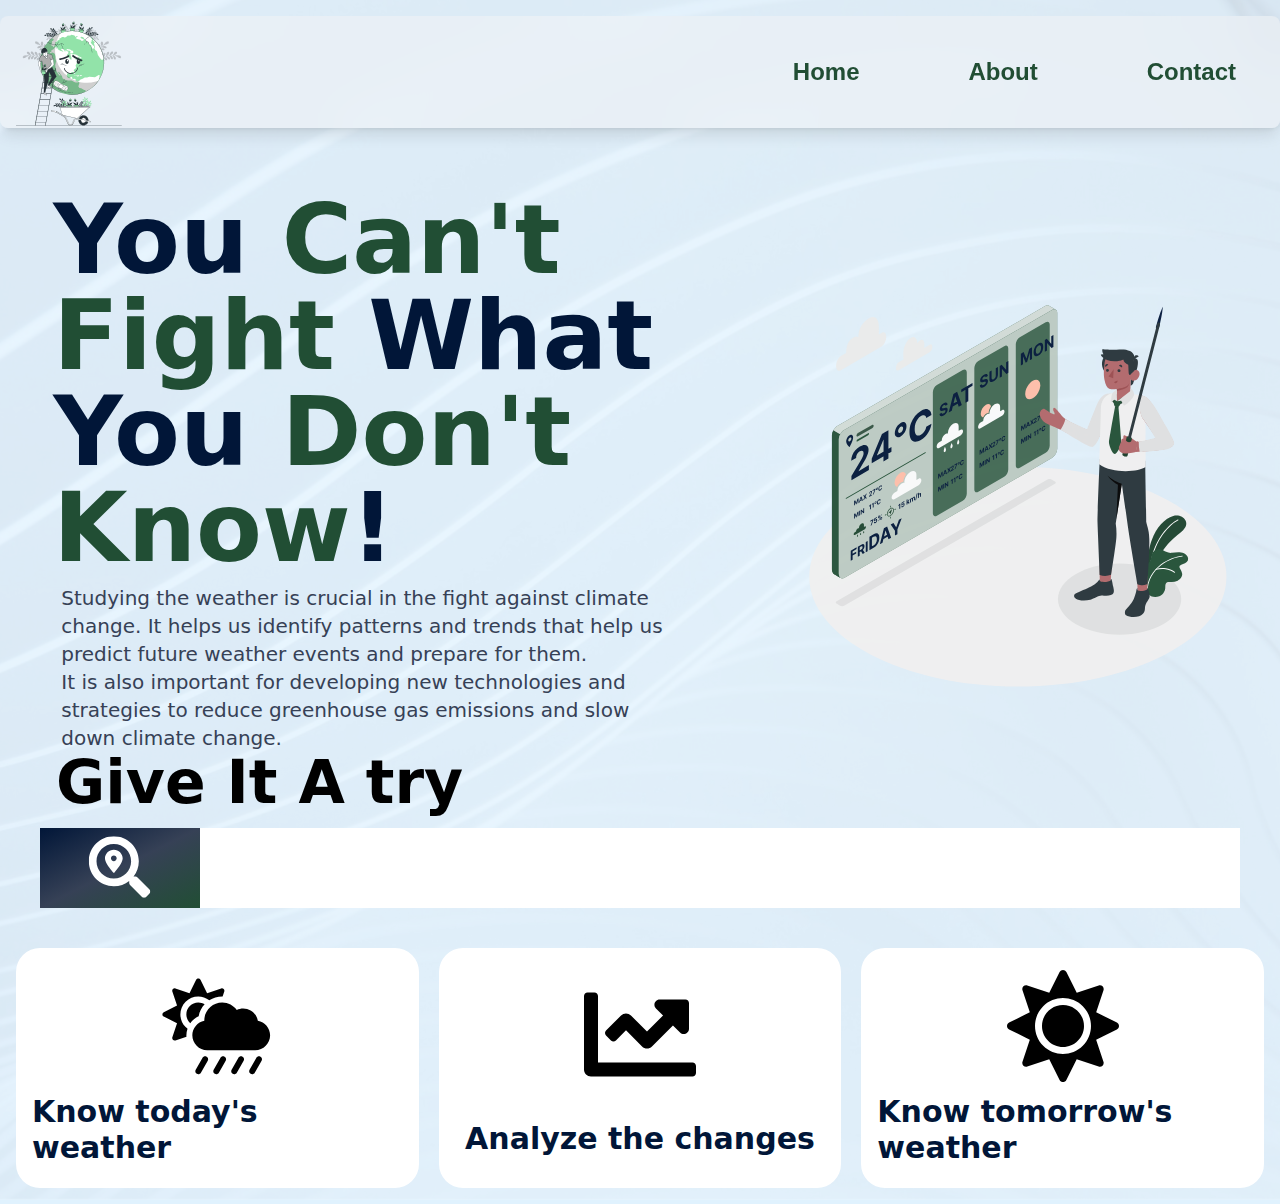
==== views/index.html @ 91116bb3 "worked on the first two sections of the home page" ====
<!DOCTYPE html>
<html lang="en">
<head>
    <meta charset="UTF-8">
    <meta name="viewport" content="width=device-width, initial-scale=1.0">
    <title>Save Your Home | Home Page</title>
    <link rel="stylesheet" href="../assets/css/output.css">
    <link rel="icon" href="../assets/img/logo.svg">
    <link rel="stylesheet" href="">
</head>
<body class="container relative w-screen bg-sky-100 mx-auto">
    <img src="../assets/img/bg_design.jpg" alt="underlayer" class="absolute left-0 -top-[26rem] opacity-30 w-full transfrom rotate-90 z-10">
    <section class="relative z-50 w-full h-[45rem]">
        <header class="relative z-50 w-full md:h-28 flex items-center justify-between bg-gray-100 bg-opacity-50 backdrop-filter backdrop-blur-xl rounded-lg shadow-lg p-4 mt-4">
            <img src="../assets/img/logo.svg" alt="logo" width="110" height="60">

            <ul class="nav w-2/5 h-full hidden md:flex items-center justify-between text-green_y text-2xl font-bold font-righteous">
                <li><a href="./index.html" class="px-7 py-2 w-1/4 h-full hover:bg-green_y hover:text-blue-100 rounded-full">Home</a></li>
                <li><a href="./about.html" class="px-7 py-2 w-1/4 h-full hover:bg-green_y hover:text-blue-100 rounded-full">About</a></li>
                <li><a href="./contact.html" class="px-7 py-2 w-1/4 h-full hover:bg-green_y hover:text-blue-100 rounded-full">Contact</a></li>
            </ul>
        </header>

        <div class="relative z-50 mt-16 mb-24 flex items-center justify-around w-full h-fit">
            <div class="p-0 m-0 w-3/6">
                <h1 class="text-oxford_blue text-8xl font-bold">You <span class="text-green_y">Can't Fight</span>  What <br> You <span class="text-green_y">Don't Know</span>!</h1>
                <p class="text-xl text-charcoal font-normal p-2">Studying the weather is crucial in the fight against climate change. It helps us identify patterns and trends that help us predict 
                    future weather events and prepare for them.<br>It is also important for developing new technologies and strategies to reduce greenhouse gas 
                    emissions and slow down climate change.
                </p>
            </div>
            <img src="../assets/img/weather-man.svg" alt="man" class="relative w-2/6 opacity-95">
        </div>
    </section>

    <section class="relative z-50 w-full h-fit p-4">
        <p class="w-full h-full text-6xl font-bold text-black pl-10 mb-4">Give It A try</p>
        <form action="#" class="w-full h-full flex items-center justify-center">
            <button type="search" class="flex items-center justify-center text-white h-[5rem] w-[10rem] bg-gradient-to-br from-oxford_blue via-charcoal to-green_y"><img src="../assets/img/search-location.svg" alt="search" class="w-16 h-16"></button>
            <input type="text" class="w-5/6 h-20 text-4xl p-4 focus:outline-green-400">
        </form>

        <div class="w-full mt-10 h-fit grid grid-cols-3 gap-5">
            <div class="rounded-3xl bg-white w-full h-60 p-4 flex flex-col justify-around items-center">
                <img src="../assets/img/Vector.svg" alt="cloud" class="w-28 h-28">
                <p class="text-3xl font-semibold text-oxford_blue">Know today's weather</p>
            </div>
            <div class="rounded-3xl bg-white w-full h-60 p-4 flex flex-col justify-around items-center">
                <img src="../assets/img/graph.svg" alt="cloud" class="w-28 h-28">
                <p class="text-3xl font-semibold text-oxford_blue">Analyze the changes</p>
            </div>
            <div class="rounded-3xl bg-white w-full h-60 p-4 flex flex-col justify-around items-center">
                <img src="../assets/img/sun.svg" alt="cloud" class="w-28 h-28">
                <p class="text-3xl font-semibold text-oxford_blue">Know tomorrow's weather</p>
            </div>

        </div>
    </section>
</body>
</html>
---- assets/css/output.css ----
.container {
  width: 100%;
}

@media (min-width: 640px) {
  .container {
    max-width: 640px;
  }
}

@media (min-width: 768px) {
  .container {
    max-width: 768px;
  }
}

@media (min-width: 1024px) {
  .container {
    max-width: 1024px;
  }
}

@media (min-width: 1280px) {
  .container {
    max-width: 1280px;
  }
}

@media (min-width: 1536px) {
  .container {
    max-width: 1536px;
  }
}

.absolute {
  position: absolute;
}

.relative {
  position: relative;
}

.-top-\[26rem\] {
  top: -26rem;
}

.left-0 {
  left: 0px;
}

.z-10 {
  z-index: 10;
}

.z-50 {
  z-index: 50;
}

.m-0 {
  margin: 0px;
}

.mx-auto {
  margin-left: auto;
  margin-right: auto;
}

.my-16 {
  margin-top: 4rem;
  margin-bottom: 4rem;
}

.my-48 {
  margin-top: 12rem;
  margin-bottom: 12rem;
}

.my-60 {
  margin-top: 15rem;
  margin-bottom: 15rem;
}

.my-52 {
  margin-top: 13rem;
  margin-bottom: 13rem;
}

.my-40 {
  margin-top: 10rem;
  margin-bottom: 10rem;
}

.my-32 {
  margin-top: 8rem;
  margin-bottom: 8rem;
}

.my-\[7rem\] {
  margin-top: 7rem;
  margin-bottom: 7rem;
}

.my-\[6\.5rem\] {
  margin-top: 6.5rem;
  margin-bottom: 6.5rem;
}

.my-\[6\.6rem\] {
  margin-top: 6.6rem;
  margin-bottom: 6.6rem;
}

.my-\[6\.56rem\] {
  margin-top: 6.56rem;
  margin-bottom: 6.56rem;
}

.mt-16 {
  margin-top: 4rem;
}

.mt-4 {
  margin-top: 1rem;
}

.mb-24 {
  margin-bottom: 6rem;
}

.mt-24 {
  margin-top: 6rem;
}

.mt-12 {
  margin-top: 3rem;
}

.mt-28 {
  margin-top: 7rem;
}

.mb-36 {
  margin-bottom: 9rem;
}

.ml-4 {
  margin-left: 1rem;
}

.mb-4 {
  margin-bottom: 1rem;
}

.mt-10 {
  margin-top: 2.5rem;
}

.flex {
  display: flex;
}

.grid {
  display: grid;
}

.hidden {
  display: none;
}

.h-\[45rem\] {
  height: 45rem;
}

.h-fit {
  height: -moz-fit-content;
  height: fit-content;
}

.h-full {
  height: 100%;
}

.h-36 {
  height: 9rem;
}

.h-32 {
  height: 8rem;
}

.h-24 {
  height: 6rem;
}

.h-1\/6 {
  height: 16.666667%;
}

.h-3\/6 {
  height: 50%;
}

.h-\[20rem\] {
  height: 20rem;
}

.h-\[10rem\] {
  height: 10rem;
}

.h-\[5rem\] {
  height: 5rem;
}

.h-20 {
  height: 5rem;
}

.h-16 {
  height: 4rem;
}

.h-40 {
  height: 10rem;
}

.h-28 {
  height: 7rem;
}

.h-52 {
  height: 13rem;
}

.h-60 {
  height: 15rem;
}

.w-1\/4 {
  width: 25%;
}

.w-2\/5 {
  width: 40%;
}

.w-2\/6 {
  width: 33.333333%;
}

.w-3\/6 {
  width: 50%;
}

.w-full {
  width: 100%;
}

.w-screen {
  width: 100vw;
}

.w-\[45rem\] {
  width: 45rem;
}

.w-1\/6 {
  width: 16.666667%;
}

.w-5\/6 {
  width: 83.333333%;
}

.w-fit {
  width: -moz-fit-content;
  width: fit-content;
}

.w-\[20rem\] {
  width: 20rem;
}

.w-\[40rem\] {
  width: 40rem;
}

.w-\[10rem\] {
  width: 10rem;
}

.w-24 {
  width: 6rem;
}

.w-20 {
  width: 5rem;
}

.w-16 {
  width: 4rem;
}

.w-28 {
  width: 7rem;
}

.rotate-90 {
  --tw-rotate: 90deg;
  transform: translate(var(--tw-translate-x), var(--tw-translate-y)) rotate(var(--tw-rotate)) skewX(var(--tw-skew-x)) skewY(var(--tw-skew-y)) scaleX(var(--tw-scale-x)) scaleY(var(--tw-scale-y));
}

.grid-cols-3 {
  grid-template-columns: repeat(3, minmax(0, 1fr));
}

.flex-col {
  flex-direction: column;
}

.items-center {
  align-items: center;
}

.justify-center {
  justify-content: center;
}

.justify-between {
  justify-content: space-between;
}

.justify-around {
  justify-content: space-around;
}

.gap-5 {
  gap: 1.25rem;
}

.rounded-full {
  border-radius: 9999px;
}

.rounded-lg {
  border-radius: 0.5rem;
}

.rounded-2xl {
  border-radius: 1rem;
}

.rounded-3xl {
  border-radius: 1.5rem;
}

.bg-gray-100 {
  --tw-bg-opacity: 1;
  background-color: rgb(243 244 246 / var(--tw-bg-opacity));
}

.bg-sky-100 {
  --tw-bg-opacity: 1;
  background-color: rgb(224 242 254 / var(--tw-bg-opacity));
}

.bg-white {
  --tw-bg-opacity: 1;
  background-color: rgb(255 255 255 / var(--tw-bg-opacity));
}

.bg-black {
  --tw-bg-opacity: 1;
  background-color: rgb(0 0 0 / var(--tw-bg-opacity));
}

.bg-opacity-50 {
  --tw-bg-opacity: 0.5;
}

.bg-gradient-to-br {
  background-image: linear-gradient(to bottom right, var(--tw-gradient-stops));
}

.from-oxford_blue {
  --tw-gradient-from: #011638 var(--tw-gradient-from-position);
  --tw-gradient-to: rgb(1 22 56 / 0) var(--tw-gradient-to-position);
  --tw-gradient-stops: var(--tw-gradient-from), var(--tw-gradient-to);
}

.via-charcoal {
  --tw-gradient-to: rgb(54 65 86 / 0)  var(--tw-gradient-to-position);
  --tw-gradient-stops: var(--tw-gradient-from), #364156 var(--tw-gradient-via-position), var(--tw-gradient-to);
}

.to-green_y {
  --tw-gradient-to: #214e34 var(--tw-gradient-to-position);
}

.p-0 {
  padding: 0px;
}

.p-2 {
  padding: 0.5rem;
}

.p-4 {
  padding: 1rem;
}

.px-7 {
  padding-left: 1.75rem;
  padding-right: 1.75rem;
}

.py-2 {
  padding-top: 0.5rem;
  padding-bottom: 0.5rem;
}

.pl-10 {
  padding-left: 2.5rem;
}

.font-righteous {
  font-family: Righteous-Regular, sans-serif;
}

.text-2xl {
  font-size: 1.5rem;
  line-height: 2rem;
}

.text-8xl {
  font-size: 6rem;
  line-height: 1;
}

.text-xl {
  font-size: 1.25rem;
  line-height: 1.75rem;
}

.text-4xl {
  font-size: 2.25rem;
  line-height: 2.5rem;
}

.text-7xl {
  font-size: 4.5rem;
  line-height: 1;
}

.text-6xl {
  font-size: 3.75rem;
  line-height: 1;
}

.text-lg {
  font-size: 1.125rem;
  line-height: 1.75rem;
}

.text-3xl {
  font-size: 1.875rem;
  line-height: 2.25rem;
}

.font-bold {
  font-weight: 700;
}

.font-normal {
  font-weight: 400;
}

.font-semibold {
  font-weight: 600;
}

.text-charcoal {
  --tw-text-opacity: 1;
  color: rgb(54 65 86 / var(--tw-text-opacity));
}

.text-oxford_blue {
  --tw-text-opacity: 1;
  color: rgb(1 22 56 / var(--tw-text-opacity));
}

.text-green_y {
  --tw-text-opacity: 1;
  color: rgb(33 78 52 / var(--tw-text-opacity));
}

.text-white {
  --tw-text-opacity: 1;
  color: rgb(255 255 255 / var(--tw-text-opacity));
}

.text-black {
  --tw-text-opacity: 1;
  color: rgb(0 0 0 / var(--tw-text-opacity));
}

.text-blue-900 {
  --tw-text-opacity: 1;
  color: rgb(30 58 138 / var(--tw-text-opacity));
}

.opacity-30 {
  opacity: 0.3;
}

.opacity-90 {
  opacity: 0.9;
}

.opacity-25 {
  opacity: 0.25;
}

.opacity-95 {
  opacity: 0.95;
}

.opacity-100 {
  opacity: 1;
}

.shadow-lg {
  --tw-shadow: 0 10px 15px -3px rgb(0 0 0 / 0.1), 0 4px 6px -4px rgb(0 0 0 / 0.1);
  --tw-shadow-colored: 0 10px 15px -3px var(--tw-shadow-color), 0 4px 6px -4px var(--tw-shadow-color);
  box-shadow: var(--tw-ring-offset-shadow, 0 0 #0000), var(--tw-ring-shadow, 0 0 #0000), var(--tw-shadow);
}

.backdrop-blur-xl {
  --tw-backdrop-blur: blur(24px);
  -webkit-backdrop-filter: var(--tw-backdrop-blur) var(--tw-backdrop-brightness) var(--tw-backdrop-contrast) var(--tw-backdrop-grayscale) var(--tw-backdrop-hue-rotate) var(--tw-backdrop-invert) var(--tw-backdrop-opacity) var(--tw-backdrop-saturate) var(--tw-backdrop-sepia);
          backdrop-filter: var(--tw-backdrop-blur) var(--tw-backdrop-brightness) var(--tw-backdrop-contrast) var(--tw-backdrop-grayscale) var(--tw-backdrop-hue-rotate) var(--tw-backdrop-invert) var(--tw-backdrop-opacity) var(--tw-backdrop-saturate) var(--tw-backdrop-sepia);
}

.backdrop-filter {
  -webkit-backdrop-filter: var(--tw-backdrop-blur) var(--tw-backdrop-brightness) var(--tw-backdrop-contrast) var(--tw-backdrop-grayscale) var(--tw-backdrop-hue-rotate) var(--tw-backdrop-invert) var(--tw-backdrop-opacity) var(--tw-backdrop-saturate) var(--tw-backdrop-sepia);
          backdrop-filter: var(--tw-backdrop-blur) var(--tw-backdrop-brightness) var(--tw-backdrop-contrast) var(--tw-backdrop-grayscale) var(--tw-backdrop-hue-rotate) var(--tw-backdrop-invert) var(--tw-backdrop-opacity) var(--tw-backdrop-saturate) var(--tw-backdrop-sepia);
}

/*
! tailwindcss v3.3.2 | MIT License | https://tailwindcss.com
*/

/*
1. Prevent padding and border from affecting element width. (https://github.com/mozdevs/cssremedy/issues/4)
2. Allow adding a border to an element by just adding a border-width. (https://github.com/tailwindcss/tailwindcss/pull/116)
*/

*,
::before,
::after {
  box-sizing: border-box;
  /* 1 */
  border-width: 0;
  /* 2 */
  border-style: solid;
  /* 2 */
  border-color: #e5e7eb;
  /* 2 */
}

::before,
::after {
  --tw-content: '';
}

/*
1. Use a consistent sensible line-height in all browsers.
2. Prevent adjustments of font size after orientation changes in iOS.
3. Use a more readable tab size.
4. Use the user's configured `sans` font-family by default.
5. Use the user's configured `sans` font-feature-settings by default.
6. Use the user's configured `sans` font-variation-settings by default.
*/

html {
  line-height: 1.5;
  /* 1 */
  -webkit-text-size-adjust: 100%;
  /* 2 */
  -moz-tab-size: 4;
  /* 3 */
  -o-tab-size: 4;
     tab-size: 4;
  /* 3 */
  font-family: ui-sans-serif, system-ui, -apple-system, BlinkMacSystemFont, "Segoe UI", Roboto, "Helvetica Neue", Arial, "Noto Sans", sans-serif, "Apple Color Emoji", "Segoe UI Emoji", "Segoe UI Symbol", "Noto Color Emoji";
  /* 4 */
  font-feature-settings: normal;
  /* 5 */
  font-variation-settings: normal;
  /* 6 */
}

/*
1. Remove the margin in all browsers.
2. Inherit line-height from `html` so users can set them as a class directly on the `html` element.
*/

body {
  margin: 0;
  /* 1 */
  line-height: inherit;
  /* 2 */
}

/*
1. Add the correct height in Firefox.
2. Correct the inheritance of border color in Firefox. (https://bugzilla.mozilla.org/show_bug.cgi?id=190655)
3. Ensure horizontal rules are visible by default.
*/

hr {
  height: 0;
  /* 1 */
  color: inherit;
  /* 2 */
  border-top-width: 1px;
  /* 3 */
}

/*
Add the correct text decoration in Chrome, Edge, and Safari.
*/

abbr:where([title]) {
  -webkit-text-decoration: underline dotted;
          text-decoration: underline dotted;
}

/*
Remove the default font size and weight for headings.
*/

h1,
h2,
h3,
h4,
h5,
h6 {
  font-size: inherit;
  font-weight: inherit;
}

/*
Reset links to optimize for opt-in styling instead of opt-out.
*/

a {
  color: inherit;
  text-decoration: inherit;
}

/*
Add the correct font weight in Edge and Safari.
*/

b,
strong {
  font-weight: bolder;
}

/*
1. Use the user's configured `mono` font family by default.
2. Correct the odd `em` font sizing in all browsers.
*/

code,
kbd,
samp,
pre {
  font-family: ui-monospace, SFMono-Regular, Menlo, Monaco, Consolas, "Liberation Mono", "Courier New", monospace;
  /* 1 */
  font-size: 1em;
  /* 2 */
}

/*
Add the correct font size in all browsers.
*/

small {
  font-size: 80%;
}

/*
Prevent `sub` and `sup` elements from affecting the line height in all browsers.
*/

sub,
sup {
  font-size: 75%;
  line-height: 0;
  position: relative;
  vertical-align: baseline;
}

sub {
  bottom: -0.25em;
}

sup {
  top: -0.5em;
}

/*
1. Remove text indentation from table contents in Chrome and Safari. (https://bugs.chromium.org/p/chromium/issues/detail?id=999088, https://bugs.webkit.org/show_bug.cgi?id=201297)
2. Correct table border color inheritance in all Chrome and Safari. (https://bugs.chromium.org/p/chromium/issues/detail?id=935729, https://bugs.webkit.org/show_bug.cgi?id=195016)
3. Remove gaps between table borders by default.
*/

table {
  text-indent: 0;
  /* 1 */
  border-color: inherit;
  /* 2 */
  border-collapse: collapse;
  /* 3 */
}

/*
1. Change the font styles in all browsers.
2. Remove the margin in Firefox and Safari.
3. Remove default padding in all browsers.
*/

button,
input,
optgroup,
select,
textarea {
  font-family: inherit;
  /* 1 */
  font-size: 100%;
  /* 1 */
  font-weight: inherit;
  /* 1 */
  line-height: inherit;
  /* 1 */
  color: inherit;
  /* 1 */
  margin: 0;
  /* 2 */
  padding: 0;
  /* 3 */
}

/*
Remove the inheritance of text transform in Edge and Firefox.
*/

button,
select {
  text-transform: none;
}

/*
1. Correct the inability to style clickable types in iOS and Safari.
2. Remove default button styles.
*/

button,
[type='button'],
[type='reset'],
[type='submit'] {
  -webkit-appearance: button;
  /* 1 */
  background-color: transparent;
  /* 2 */
  background-image: none;
  /* 2 */
}

/*
Use the modern Firefox focus style for all focusable elements.
*/

:-moz-focusring {
  outline: auto;
}

/*
Remove the additional `:invalid` styles in Firefox. (https://github.com/mozilla/gecko-dev/blob/2f9eacd9d3d995c937b4251a5557d95d494c9be1/layout/style/res/forms.css#L728-L737)
*/

:-moz-ui-invalid {
  box-shadow: none;
}

/*
Add the correct vertical alignment in Chrome and Firefox.
*/

progress {
  vertical-align: baseline;
}

/*
Correct the cursor style of increment and decrement buttons in Safari.
*/

::-webkit-inner-spin-button,
::-webkit-outer-spin-button {
  height: auto;
}

/*
1. Correct the odd appearance in Chrome and Safari.
2. Correct the outline style in Safari.
*/

[type='search'] {
  -webkit-appearance: textfield;
  /* 1 */
  outline-offset: -2px;
  /* 2 */
}

/*
Remove the inner padding in Chrome and Safari on macOS.
*/

::-webkit-search-decoration {
  -webkit-appearance: none;
}

/*
1. Correct the inability to style clickable types in iOS and Safari.
2. Change font properties to `inherit` in Safari.
*/

::-webkit-file-upload-button {
  -webkit-appearance: button;
  /* 1 */
  font: inherit;
  /* 2 */
}

/*
Add the correct display in Chrome and Safari.
*/

summary {
  display: list-item;
}

/*
Removes the default spacing and border for appropriate elements.
*/

blockquote,
dl,
dd,
h1,
h2,
h3,
h4,
h5,
h6,
hr,
figure,
p,
pre {
  margin: 0;
}

fieldset {
  margin: 0;
  padding: 0;
}

legend {
  padding: 0;
}

ol,
ul,
menu {
  list-style: none;
  margin: 0;
  padding: 0;
}

/*
Prevent resizing textareas horizontally by default.
*/

textarea {
  resize: vertical;
}

/*
1. Reset the default placeholder opacity in Firefox. (https://github.com/tailwindlabs/tailwindcss/issues/3300)
2. Set the default placeholder color to the user's configured gray 400 color.
*/

input::-moz-placeholder, textarea::-moz-placeholder {
  opacity: 1;
  /* 1 */
  color: #9ca3af;
  /* 2 */
}

input::placeholder,
textarea::placeholder {
  opacity: 1;
  /* 1 */
  color: #9ca3af;
  /* 2 */
}

/*
Set the default cursor for buttons.
*/

button,
[role="button"] {
  cursor: pointer;
}

/*
Make sure disabled buttons don't get the pointer cursor.
*/

:disabled {
  cursor: default;
}

/*
1. Make replaced elements `display: block` by default. (https://github.com/mozdevs/cssremedy/issues/14)
2. Add `vertical-align: middle` to align replaced elements more sensibly by default. (https://github.com/jensimmons/cssremedy/issues/14#issuecomment-634934210)
   This can trigger a poorly considered lint error in some tools but is included by design.
*/

img,
svg,
video,
canvas,
audio,
iframe,
embed,
object {
  display: block;
  /* 1 */
  vertical-align: middle;
  /* 2 */
}

/*
Constrain images and videos to the parent width and preserve their intrinsic aspect ratio. (https://github.com/mozdevs/cssremedy/issues/14)
*/

img,
video {
  max-width: 100%;
  height: auto;
}

/* Make elements with the HTML hidden attribute stay hidden by default */

[hidden] {
  display: none;
}

*, ::before, ::after {
  --tw-border-spacing-x: 0;
  --tw-border-spacing-y: 0;
  --tw-translate-x: 0;
  --tw-translate-y: 0;
  --tw-rotate: 0;
  --tw-skew-x: 0;
  --tw-skew-y: 0;
  --tw-scale-x: 1;
  --tw-scale-y: 1;
  --tw-pan-x:  ;
  --tw-pan-y:  ;
  --tw-pinch-zoom:  ;
  --tw-scroll-snap-strictness: proximity;
  --tw-gradient-from-position:  ;
  --tw-gradient-via-position:  ;
  --tw-gradient-to-position:  ;
  --tw-ordinal:  ;
  --tw-slashed-zero:  ;
  --tw-numeric-figure:  ;
  --tw-numeric-spacing:  ;
  --tw-numeric-fraction:  ;
  --tw-ring-inset:  ;
  --tw-ring-offset-width: 0px;
  --tw-ring-offset-color: #fff;
  --tw-ring-color: rgb(59 130 246 / 0.5);
  --tw-ring-offset-shadow: 0 0 #0000;
  --tw-ring-shadow: 0 0 #0000;
  --tw-shadow: 0 0 #0000;
  --tw-shadow-colored: 0 0 #0000;
  --tw-blur:  ;
  --tw-brightness:  ;
  --tw-contrast:  ;
  --tw-grayscale:  ;
  --tw-hue-rotate:  ;
  --tw-invert:  ;
  --tw-saturate:  ;
  --tw-sepia:  ;
  --tw-drop-shadow:  ;
  --tw-backdrop-blur:  ;
  --tw-backdrop-brightness:  ;
  --tw-backdrop-contrast:  ;
  --tw-backdrop-grayscale:  ;
  --tw-backdrop-hue-rotate:  ;
  --tw-backdrop-invert:  ;
  --tw-backdrop-opacity:  ;
  --tw-backdrop-saturate:  ;
  --tw-backdrop-sepia:  ;
}

::backdrop {
  --tw-border-spacing-x: 0;
  --tw-border-spacing-y: 0;
  --tw-translate-x: 0;
  --tw-translate-y: 0;
  --tw-rotate: 0;
  --tw-skew-x: 0;
  --tw-skew-y: 0;
  --tw-scale-x: 1;
  --tw-scale-y: 1;
  --tw-pan-x:  ;
  --tw-pan-y:  ;
  --tw-pinch-zoom:  ;
  --tw-scroll-snap-strictness: proximity;
  --tw-gradient-from-position:  ;
  --tw-gradient-via-position:  ;
  --tw-gradient-to-position:  ;
  --tw-ordinal:  ;
  --tw-slashed-zero:  ;
  --tw-numeric-figure:  ;
  --tw-numeric-spacing:  ;
  --tw-numeric-fraction:  ;
  --tw-ring-inset:  ;
  --tw-ring-offset-width: 0px;
  --tw-ring-offset-color: #fff;
  --tw-ring-color: rgb(59 130 246 / 0.5);
  --tw-ring-offset-shadow: 0 0 #0000;
  --tw-ring-shadow: 0 0 #0000;
  --tw-shadow: 0 0 #0000;
  --tw-shadow-colored: 0 0 #0000;
  --tw-blur:  ;
  --tw-brightness:  ;
  --tw-contrast:  ;
  --tw-grayscale:  ;
  --tw-hue-rotate:  ;
  --tw-invert:  ;
  --tw-saturate:  ;
  --tw-sepia:  ;
  --tw-drop-shadow:  ;
  --tw-backdrop-blur:  ;
  --tw-backdrop-brightness:  ;
  --tw-backdrop-contrast:  ;
  --tw-backdrop-grayscale:  ;
  --tw-backdrop-hue-rotate:  ;
  --tw-backdrop-invert:  ;
  --tw-backdrop-opacity:  ;
  --tw-backdrop-saturate:  ;
  --tw-backdrop-sepia:  ;
}

@font-face {
  font-family: 'Righteous';

  src: url('../fonts/Righteous/Righteous-Regular.ttf');

  font-family: 'Quicksand';

  src: url('../fonts/Quicksand/Quicksand-VariableFont_wght.ttf');
}

.hover\:bg-oxford_blue:hover {
  --tw-bg-opacity: 1;
  background-color: rgb(1 22 56 / var(--tw-bg-opacity));
}

.hover\:bg-green_y:hover {
  --tw-bg-opacity: 1;
  background-color: rgb(33 78 52 / var(--tw-bg-opacity));
}

.hover\:text-blue-100:hover {
  --tw-text-opacity: 1;
  color: rgb(219 234 254 / var(--tw-text-opacity));
}

.hover\:text-oxford_blue:hover {
  --tw-text-opacity: 1;
  color: rgb(1 22 56 / var(--tw-text-opacity));
}

.focus\:outline-none:focus {
  outline: 2px solid transparent;
  outline-offset: 2px;
}

.focus\:outline-sky-200:focus {
  outline-color: #bae6fd;
}

.focus\:outline-green-200:focus {
  outline-color: #bbf7d0;
}

.focus\:outline-green-400:focus {
  outline-color: #4ade80;
}

@media (min-width: 768px) {
  .md\:flex {
    display: flex;
  }

  .md\:h-28 {
    height: 7rem;
  }
}
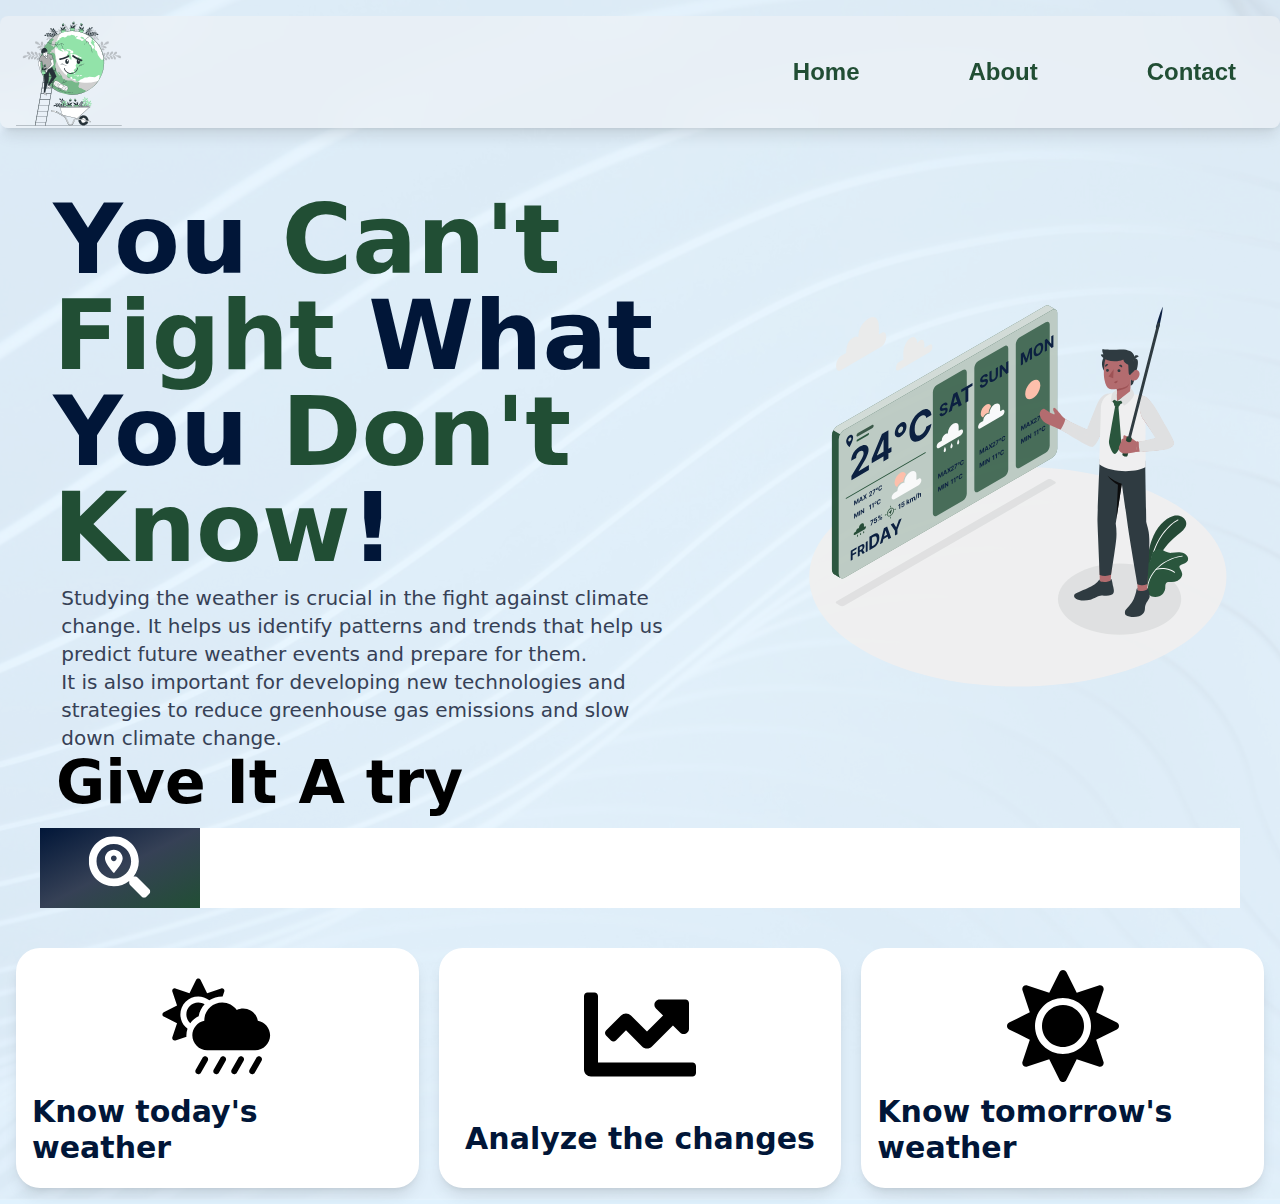
==== commit f7db2c59: "did some minor changes to my the home page" ====
--- a/views/index.html
+++ b/views/index.html
@@ -9,7 +9,7 @@
     <link rel="stylesheet" href="">
 </head>
 <body class="container relative w-screen bg-sky-100 mx-auto">
-    <img src="../assets/img/bg_design.jpg" alt="underlayer" class="absolute left-0 -top-[26rem] opacity-30 w-full transfrom rotate-90 z-10">
+    <img src="../assets/img/bg_design.jpg" alt="underlayer" class="absolute left-0 -top-[26rem] opacity-30 md:w-[81.5rem] overflow-hidden transfrom rotate-90 z-10">
     <section class="relative z-50 w-full h-[45rem]">
         <header class="relative z-50 w-full md:h-28 flex items-center justify-between bg-gray-100 bg-opacity-50 backdrop-filter backdrop-blur-xl rounded-lg shadow-lg p-4 mt-4">
             <img src="../assets/img/logo.svg" alt="logo" width="110" height="60">
@@ -41,15 +41,15 @@
         </form>
 
         <div class="w-full mt-10 h-fit grid grid-cols-3 gap-5">
-            <div class="rounded-3xl bg-white w-full h-60 p-4 flex flex-col justify-around items-center">
+            <div class="rounded-3xl shadow-lg hover:shadow-none bg-white w-full h-60 p-4 flex flex-col justify-around items-center">
                 <img src="../assets/img/Vector.svg" alt="cloud" class="w-28 h-28">
                 <p class="text-3xl font-semibold text-oxford_blue">Know today's weather</p>
             </div>
-            <div class="rounded-3xl bg-white w-full h-60 p-4 flex flex-col justify-around items-center">
+            <div class="rounded-3xl shadow-lg hover:shadow-none bg-white w-full h-60 p-4 flex flex-col justify-around items-center">
                 <img src="../assets/img/graph.svg" alt="cloud" class="w-28 h-28">
                 <p class="text-3xl font-semibold text-oxford_blue">Analyze the changes</p>
             </div>
-            <div class="rounded-3xl bg-white w-full h-60 p-4 flex flex-col justify-around items-center">
+            <div class="rounded-3xl shadow-lg hover:shadow-none bg-white w-full h-60 p-4 flex flex-col justify-around items-center">
                 <img src="../assets/img/sun.svg" alt="cloud" class="w-28 h-28">
                 <p class="text-3xl font-semibold text-oxford_blue">Know tomorrow's weather</p>
             </div>
--- a/assets/css/output.css
+++ b/assets/css/output.css
@@ -65,54 +65,16 @@
   margin-right: auto;
 }
 
-.my-16 {
-  margin-top: 4rem;
-  margin-bottom: 4rem;
-}
-
-.my-48 {
-  margin-top: 12rem;
-  margin-bottom: 12rem;
-}
-
-.my-60 {
-  margin-top: 15rem;
-  margin-bottom: 15rem;
-}
-
-.my-52 {
-  margin-top: 13rem;
-  margin-bottom: 13rem;
-}
-
-.my-40 {
-  margin-top: 10rem;
-  margin-bottom: 10rem;
-}
-
-.my-32 {
-  margin-top: 8rem;
-  margin-bottom: 8rem;
-}
-
-.my-\[7rem\] {
-  margin-top: 7rem;
-  margin-bottom: 7rem;
-}
-
-.my-\[6\.5rem\] {
-  margin-top: 6.5rem;
-  margin-bottom: 6.5rem;
-}
-
-.my-\[6\.6rem\] {
-  margin-top: 6.6rem;
-  margin-bottom: 6.6rem;
-}
-
-.my-\[6\.56rem\] {
-  margin-top: 6.56rem;
-  margin-bottom: 6.56rem;
+.mb-24 {
+  margin-bottom: 6rem;
+}
+
+.mb-4 {
+  margin-bottom: 1rem;
+}
+
+.mt-10 {
+  margin-top: 2.5rem;
 }
 
 .mt-16 {
@@ -123,38 +85,6 @@
   margin-top: 1rem;
 }
 
-.mb-24 {
-  margin-bottom: 6rem;
-}
-
-.mt-24 {
-  margin-top: 6rem;
-}
-
-.mt-12 {
-  margin-top: 3rem;
-}
-
-.mt-28 {
-  margin-top: 7rem;
-}
-
-.mb-36 {
-  margin-bottom: 9rem;
-}
-
-.ml-4 {
-  margin-left: 1rem;
-}
-
-.mb-4 {
-  margin-bottom: 1rem;
-}
-
-.mt-10 {
-  margin-top: 2.5rem;
-}
-
 .flex {
   display: flex;
 }
@@ -167,8 +97,28 @@
   display: none;
 }
 
+.h-16 {
+  height: 4rem;
+}
+
+.h-20 {
+  height: 5rem;
+}
+
+.h-28 {
+  height: 7rem;
+}
+
+.h-60 {
+  height: 15rem;
+}
+
 .h-\[45rem\] {
   height: 45rem;
+}
+
+.h-\[5rem\] {
+  height: 5rem;
 }
 
 .h-fit {
@@ -180,66 +130,14 @@
   height: 100%;
 }
 
-.h-36 {
-  height: 9rem;
-}
-
-.h-32 {
-  height: 8rem;
-}
-
-.h-24 {
-  height: 6rem;
-}
-
-.h-1\/6 {
-  height: 16.666667%;
-}
-
-.h-3\/6 {
-  height: 50%;
-}
-
-.h-\[20rem\] {
-  height: 20rem;
-}
-
-.h-\[10rem\] {
-  height: 10rem;
-}
-
-.h-\[5rem\] {
-  height: 5rem;
-}
-
-.h-20 {
-  height: 5rem;
-}
-
-.h-16 {
-  height: 4rem;
-}
-
-.h-40 {
-  height: 10rem;
-}
-
-.h-28 {
-  height: 7rem;
-}
-
-.h-52 {
-  height: 13rem;
-}
-
-.h-60 {
-  height: 15rem;
-}
-
 .w-1\/4 {
   width: 25%;
 }
 
+.w-16 {
+  width: 4rem;
+}
+
 .w-2\/5 {
   width: 40%;
 }
@@ -248,28 +146,28 @@
   width: 33.333333%;
 }
 
+.w-28 {
+  width: 7rem;
+}
+
 .w-3\/6 {
   width: 50%;
 }
 
+.w-5\/6 {
+  width: 83.333333%;
+}
+
+.w-\[10rem\] {
+  width: 10rem;
+}
+
 .w-full {
   width: 100%;
 }
 
 .w-screen {
   width: 100vw;
-}
-
-.w-\[45rem\] {
-  width: 45rem;
-}
-
-.w-1\/6 {
-  width: 16.666667%;
-}
-
-.w-5\/6 {
-  width: 83.333333%;
 }
 
 .w-fit {
@@ -277,32 +175,44 @@
   width: fit-content;
 }
 
-.w-\[20rem\] {
-  width: 20rem;
-}
-
-.w-\[40rem\] {
-  width: 40rem;
-}
-
-.w-\[10rem\] {
-  width: 10rem;
-}
-
-.w-24 {
-  width: 6rem;
-}
-
-.w-20 {
-  width: 5rem;
-}
-
-.w-16 {
-  width: 4rem;
-}
-
-.w-28 {
-  width: 7rem;
+.w-\[45rem\] {
+  width: 45rem;
+}
+
+.w-\[100rem\] {
+  width: 100rem;
+}
+
+.w-\[90rem\] {
+  width: 90rem;
+}
+
+.w-\[70rem\] {
+  width: 70rem;
+}
+
+.w-\[80rem\] {
+  width: 80rem;
+}
+
+.w-\[85rem\] {
+  width: 85rem;
+}
+
+.w-\[83rem\] {
+  width: 83rem;
+}
+
+.w-\[82rem\] {
+  width: 82rem;
+}
+
+.w-\[81rem\] {
+  width: 81rem;
+}
+
+.w-\[81\.5rem\] {
+  width: 81.5rem;
 }
 
 .rotate-90 {
@@ -338,20 +248,20 @@
   gap: 1.25rem;
 }
 
+.overflow-hidden {
+  overflow: hidden;
+}
+
+.rounded-3xl {
+  border-radius: 1.5rem;
+}
+
 .rounded-full {
   border-radius: 9999px;
 }
 
 .rounded-lg {
   border-radius: 0.5rem;
-}
-
-.rounded-2xl {
-  border-radius: 1rem;
-}
-
-.rounded-3xl {
-  border-radius: 1.5rem;
 }
 
 .bg-gray-100 {
@@ -367,11 +277,6 @@
 .bg-white {
   --tw-bg-opacity: 1;
   background-color: rgb(255 255 255 / var(--tw-bg-opacity));
-}
-
-.bg-black {
-  --tw-bg-opacity: 1;
-  background-color: rgb(0 0 0 / var(--tw-bg-opacity));
 }
 
 .bg-opacity-50 {
@@ -432,6 +337,21 @@
   line-height: 2rem;
 }
 
+.text-3xl {
+  font-size: 1.875rem;
+  line-height: 2.25rem;
+}
+
+.text-4xl {
+  font-size: 2.25rem;
+  line-height: 2.5rem;
+}
+
+.text-6xl {
+  font-size: 3.75rem;
+  line-height: 1;
+}
+
 .text-8xl {
   font-size: 6rem;
   line-height: 1;
@@ -442,31 +362,6 @@
   line-height: 1.75rem;
 }
 
-.text-4xl {
-  font-size: 2.25rem;
-  line-height: 2.5rem;
-}
-
-.text-7xl {
-  font-size: 4.5rem;
-  line-height: 1;
-}
-
-.text-6xl {
-  font-size: 3.75rem;
-  line-height: 1;
-}
-
-.text-lg {
-  font-size: 1.125rem;
-  line-height: 1.75rem;
-}
-
-.text-3xl {
-  font-size: 1.875rem;
-  line-height: 2.25rem;
-}
-
 .font-bold {
   font-weight: 700;
 }
@@ -477,6 +372,11 @@
 
 .font-semibold {
   font-weight: 600;
+}
+
+.text-black {
+  --tw-text-opacity: 1;
+  color: rgb(0 0 0 / var(--tw-text-opacity));
 }
 
 .text-charcoal {
@@ -484,49 +384,27 @@
   color: rgb(54 65 86 / var(--tw-text-opacity));
 }
 
+.text-green_y {
+  --tw-text-opacity: 1;
+  color: rgb(33 78 52 / var(--tw-text-opacity));
+}
+
 .text-oxford_blue {
   --tw-text-opacity: 1;
   color: rgb(1 22 56 / var(--tw-text-opacity));
 }
 
-.text-green_y {
-  --tw-text-opacity: 1;
-  color: rgb(33 78 52 / var(--tw-text-opacity));
-}
-
 .text-white {
   --tw-text-opacity: 1;
   color: rgb(255 255 255 / var(--tw-text-opacity));
 }
 
-.text-black {
-  --tw-text-opacity: 1;
-  color: rgb(0 0 0 / var(--tw-text-opacity));
-}
-
-.text-blue-900 {
-  --tw-text-opacity: 1;
-  color: rgb(30 58 138 / var(--tw-text-opacity));
-}
-
 .opacity-30 {
   opacity: 0.3;
 }
 
-.opacity-90 {
-  opacity: 0.9;
-}
-
-.opacity-25 {
-  opacity: 0.25;
-}
-
 .opacity-95 {
   opacity: 0.95;
-}
-
-.opacity-100 {
-  opacity: 1;
 }
 
 .shadow-lg {
@@ -1080,11 +958,6 @@
   src: url('../fonts/Quicksand/Quicksand-VariableFont_wght.ttf');
 }
 
-.hover\:bg-oxford_blue:hover {
-  --tw-bg-opacity: 1;
-  background-color: rgb(1 22 56 / var(--tw-bg-opacity));
-}
-
 .hover\:bg-green_y:hover {
   --tw-bg-opacity: 1;
   background-color: rgb(33 78 52 / var(--tw-bg-opacity));
@@ -1095,22 +968,16 @@
   color: rgb(219 234 254 / var(--tw-text-opacity));
 }
 
-.hover\:text-oxford_blue:hover {
-  --tw-text-opacity: 1;
-  color: rgb(1 22 56 / var(--tw-text-opacity));
-}
-
-.focus\:outline-none:focus {
-  outline: 2px solid transparent;
-  outline-offset: 2px;
-}
-
-.focus\:outline-sky-200:focus {
-  outline-color: #bae6fd;
-}
-
-.focus\:outline-green-200:focus {
-  outline-color: #bbf7d0;
+.hover\:shadow-lg:hover {
+  --tw-shadow: 0 10px 15px -3px rgb(0 0 0 / 0.1), 0 4px 6px -4px rgb(0 0 0 / 0.1);
+  --tw-shadow-colored: 0 10px 15px -3px var(--tw-shadow-color), 0 4px 6px -4px var(--tw-shadow-color);
+  box-shadow: var(--tw-ring-offset-shadow, 0 0 #0000), var(--tw-ring-shadow, 0 0 #0000), var(--tw-shadow);
+}
+
+.hover\:shadow-none:hover {
+  --tw-shadow: 0 0 #0000;
+  --tw-shadow-colored: 0 0 #0000;
+  box-shadow: var(--tw-ring-offset-shadow, 0 0 #0000), var(--tw-ring-shadow, 0 0 #0000), var(--tw-shadow);
 }
 
 .focus\:outline-green-400:focus {
@@ -1125,4 +992,8 @@
   .md\:h-28 {
     height: 7rem;
   }
+
+  .md\:w-\[81\.5rem\] {
+    width: 81.5rem;
+  }
 }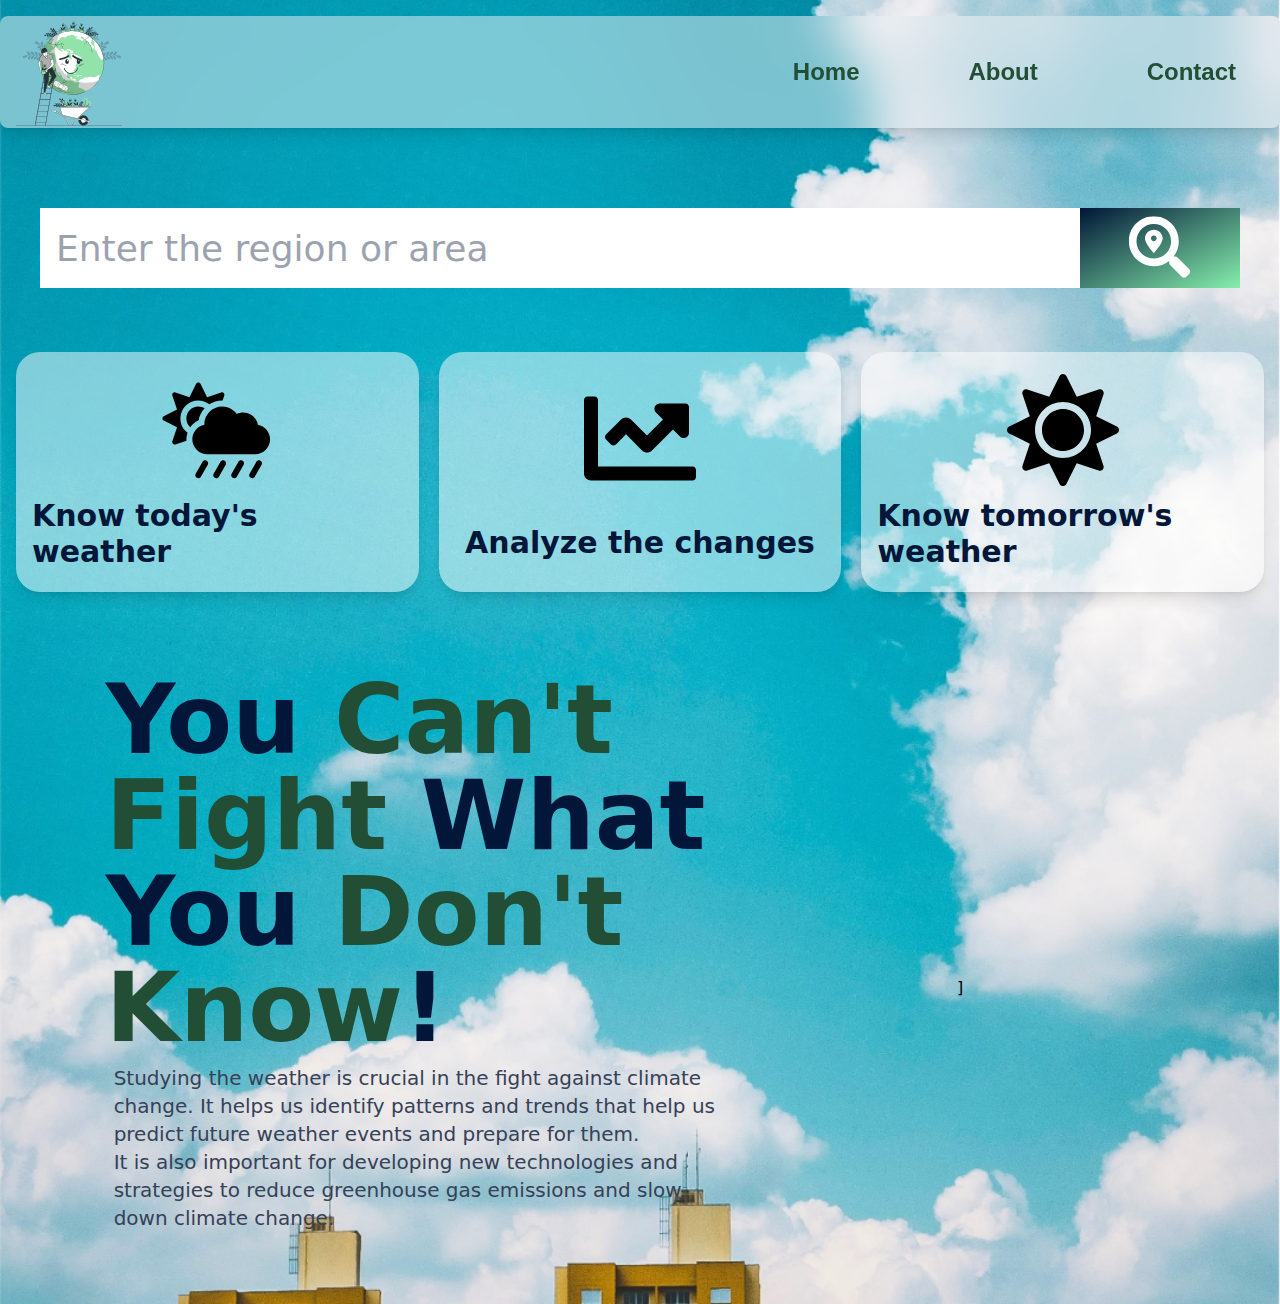
==== commit b77cd5d1: "redesigned the home page" ====
--- a/views/index.html
+++ b/views/index.html
@@ -8,8 +8,7 @@
     <link rel="icon" href="../assets/img/logo.svg">
     <link rel="stylesheet" href="">
 </head>
-<body class="container relative w-screen bg-sky-100 mx-auto">
-    <img src="../assets/img/bg_design.jpg" alt="underlayer" class="absolute left-0 -top-[26rem] opacity-30 md:w-[81.5rem] overflow-hidden transfrom rotate-90 z-10">
+<body class="container relative w-screen h-fit bg-cover bg-center mx-auto" style="background-image: url('../assets/img/sky.png')">
     <section class="relative z-50 w-full h-[45rem]">
         <header class="relative z-50 w-full md:h-28 flex items-center justify-between bg-gray-100 bg-opacity-50 backdrop-filter backdrop-blur-xl rounded-lg shadow-lg p-4 mt-4">
             <img src="../assets/img/logo.svg" alt="logo" width="110" height="60">
@@ -21,40 +20,40 @@
             </ul>
         </header>
 
-        <div class="relative z-50 mt-16 mb-24 flex items-center justify-around w-full h-fit">
-            <div class="p-0 m-0 w-3/6">
+        <section class="relative z-50 w-full h-fit p-4 mt-16">
+            <form action="#" class="w-full h-full flex items-center justify-center">
+                <input type="text" class="w-5/6 h-20 text-4xl p-4 focus:outline-green-400" placeholder="Enter the region or area">
+                <button class="flex items-center justify-center text-white h-[5rem] w-[10rem] bg-gradient-to-br from-oxford_blue to-green-300"><img src="../assets/img/search-location.svg" alt="search" class="w-16 h-16"></button>
+            </form>
+    
+            <div class="w-full mt-16 h-fit grid grid-cols-3 gap-5">
+                <div class="rounded-3xl shadow-lg hover:shadow-none bg-white bg-opacity-50 w-full h-60 p-4 flex flex-col justify-around items-center">
+                    <img src="../assets/img/Vector.svg" alt="cloud" class="w-28 h-28">
+                    <p class="text-3xl font-semibold text-oxford_blue">Know today's weather</p>
+                </div>
+                <div class="rounded-3xl shadow-lg hover:shadow-none bg-white bg-opacity-50 w-full h-60 p-4 flex flex-col justify-around items-center">
+                    <img src="../assets/img/graph.svg" alt="cloud" class="w-28 h-28">
+                    <p class="text-3xl font-semibold text-oxford_blue">Analyze the changes</p>
+                </div>
+                <div class="rounded-3xl shadow-lg hover:shadow-none bg-white bg-opacity-50 w-full h-60 p-4 flex flex-col justify-around items-center">
+                    <img src="../assets/img/sun.svg" alt="cloud" class="w-28 h-28">
+                    <p class="text-3xl font-semibold text-oxford_blue">Know tomorrow's weather</p>
+                </div>
+    
+            </div>
+        </section>
+
+        <div class="relative z-50 mt-16 flex items-center justify-around w-full h-min">
+            <div class="p-0 m-0 w-3/6 mb-16">
                 <h1 class="text-oxford_blue text-8xl font-bold">You <span class="text-green_y">Can't Fight</span>  What <br> You <span class="text-green_y">Don't Know</span>!</h1>
                 <p class="text-xl text-charcoal font-normal p-2">Studying the weather is crucial in the fight against climate change. It helps us identify patterns and trends that help us predict 
                     future weather events and prepare for them.<br>It is also important for developing new technologies and strategies to reduce greenhouse gas 
                     emissions and slow down climate change.
                 </p>
-            </div>
-            <img src="../assets/img/weather-man.svg" alt="man" class="relative w-2/6 opacity-95">
+            </div>]
+            <div></div>
         </div>
     </section>
 
-    <section class="relative z-50 w-full h-fit p-4">
-        <p class="w-full h-full text-6xl font-bold text-black pl-10 mb-4">Give It A try</p>
-        <form action="#" class="w-full h-full flex items-center justify-center">
-            <button type="search" class="flex items-center justify-center text-white h-[5rem] w-[10rem] bg-gradient-to-br from-oxford_blue via-charcoal to-green_y"><img src="../assets/img/search-location.svg" alt="search" class="w-16 h-16"></button>
-            <input type="text" class="w-5/6 h-20 text-4xl p-4 focus:outline-green-400">
-        </form>
-
-        <div class="w-full mt-10 h-fit grid grid-cols-3 gap-5">
-            <div class="rounded-3xl shadow-lg hover:shadow-none bg-white w-full h-60 p-4 flex flex-col justify-around items-center">
-                <img src="../assets/img/Vector.svg" alt="cloud" class="w-28 h-28">
-                <p class="text-3xl font-semibold text-oxford_blue">Know today's weather</p>
-            </div>
-            <div class="rounded-3xl shadow-lg hover:shadow-none bg-white w-full h-60 p-4 flex flex-col justify-around items-center">
-                <img src="../assets/img/graph.svg" alt="cloud" class="w-28 h-28">
-                <p class="text-3xl font-semibold text-oxford_blue">Analyze the changes</p>
-            </div>
-            <div class="rounded-3xl shadow-lg hover:shadow-none bg-white w-full h-60 p-4 flex flex-col justify-around items-center">
-                <img src="../assets/img/sun.svg" alt="cloud" class="w-28 h-28">
-                <p class="text-3xl font-semibold text-oxford_blue">Know tomorrow's weather</p>
-            </div>
-
-        </div>
-    </section>
 </body>
 </html>--- a/assets/css/output.css
+++ b/assets/css/output.css
@@ -48,6 +48,14 @@
   left: 0px;
 }
 
+.top-0 {
+  top: 0px;
+}
+
+.bottom-0 {
+  bottom: 0px;
+}
+
 .z-10 {
   z-index: 10;
 }
@@ -85,6 +93,14 @@
   margin-top: 1rem;
 }
 
+.mb-10 {
+  margin-bottom: 2.5rem;
+}
+
+.mb-16 {
+  margin-bottom: 4rem;
+}
+
 .flex {
   display: flex;
 }
@@ -130,6 +146,47 @@
   height: 100%;
 }
 
+.h-52 {
+  height: 13rem;
+}
+
+.h-96 {
+  height: 24rem;
+}
+
+.h-72 {
+  height: 18rem;
+}
+
+.h-80 {
+  height: 20rem;
+}
+
+.h-\[18rem\] {
+  height: 18rem;
+}
+
+.h-\[19rem\] {
+  height: 19rem;
+}
+
+.h-40 {
+  height: 10rem;
+}
+
+.h-min {
+  height: -moz-min-content;
+  height: min-content;
+}
+
+.h-\[20rem\] {
+  height: 20rem;
+}
+
+.h-\[25rem\] {
+  height: 25rem;
+}
+
 .w-1\/4 {
   width: 25%;
 }
@@ -220,6 +277,16 @@
   transform: translate(var(--tw-translate-x), var(--tw-translate-y)) rotate(var(--tw-rotate)) skewX(var(--tw-skew-x)) skewY(var(--tw-skew-y)) scaleX(var(--tw-scale-x)) scaleY(var(--tw-scale-y));
 }
 
+.rotate-180 {
+  --tw-rotate: 180deg;
+  transform: translate(var(--tw-translate-x), var(--tw-translate-y)) rotate(var(--tw-rotate)) skewX(var(--tw-skew-x)) skewY(var(--tw-skew-y)) scaleX(var(--tw-scale-x)) scaleY(var(--tw-scale-y));
+}
+
+.-rotate-90 {
+  --tw-rotate: -90deg;
+  transform: translate(var(--tw-translate-x), var(--tw-translate-y)) rotate(var(--tw-rotate)) skewX(var(--tw-skew-x)) skewY(var(--tw-skew-y)) scaleX(var(--tw-scale-x)) scaleY(var(--tw-scale-y));
+}
+
 .grid-cols-3 {
   grid-template-columns: repeat(3, minmax(0, 1fr));
 }
@@ -228,8 +295,20 @@
   flex-direction: column;
 }
 
+.items-start {
+  align-items: flex-start;
+}
+
+.items-end {
+  align-items: flex-end;
+}
+
 .items-center {
   align-items: center;
+}
+
+.justify-end {
+  justify-content: flex-end;
 }
 
 .justify-center {
@@ -279,12 +358,46 @@
   background-color: rgb(255 255 255 / var(--tw-bg-opacity));
 }
 
+.bg-black {
+  --tw-bg-opacity: 1;
+  background-color: rgb(0 0 0 / var(--tw-bg-opacity));
+}
+
+.bg-\[\.\.\/assets\/img\/sky\.png\] {
+  background-color: ../assets/img/sky.png;
+}
+
+.bg-\[\'\.\.\/assets\/img\/sky\.png\'\] {
+  background-color: '../assets/img/sky.png';
+}
+
+.bg-blue-100 {
+  --tw-bg-opacity: 1;
+  background-color: rgb(219 234 254 / var(--tw-bg-opacity));
+}
+
 .bg-opacity-50 {
   --tw-bg-opacity: 0.5;
 }
 
 .bg-gradient-to-br {
   background-image: linear-gradient(to bottom right, var(--tw-gradient-stops));
+}
+
+.bg-\[url\(\'\.\.\\assets\\img\\sky\.png\'\)\] {
+  background-image: url('..\assets\img\sky.png');
+}
+
+.bg-\[url\(\'\.\.\/assets\/img\/sky\.png\'\)\] {
+  background-image: url('../assets/img/sky.png');
+}
+
+.bg-gradient-to-tr {
+  background-image: linear-gradient(to top right, var(--tw-gradient-stops));
+}
+
+.bg-gradient-to-r {
+  background-image: linear-gradient(to right, var(--tw-gradient-stops));
 }
 
 .from-oxford_blue {
@@ -293,13 +406,80 @@
   --tw-gradient-stops: var(--tw-gradient-from), var(--tw-gradient-to);
 }
 
+.from-sky-300 {
+  --tw-gradient-from: #7dd3fc var(--tw-gradient-from-position);
+  --tw-gradient-to: rgb(125 211 252 / 0) var(--tw-gradient-to-position);
+  --tw-gradient-stops: var(--tw-gradient-from), var(--tw-gradient-to);
+}
+
+.from-sky-500 {
+  --tw-gradient-from: #0ea5e9 var(--tw-gradient-from-position);
+  --tw-gradient-to: rgb(14 165 233 / 0) var(--tw-gradient-to-position);
+  --tw-gradient-stops: var(--tw-gradient-from), var(--tw-gradient-to);
+}
+
+.from-blue-500 {
+  --tw-gradient-from: #3b82f6 var(--tw-gradient-from-position);
+  --tw-gradient-to: rgb(59 130 246 / 0) var(--tw-gradient-to-position);
+  --tw-gradient-stops: var(--tw-gradient-from), var(--tw-gradient-to);
+}
+
 .via-charcoal {
   --tw-gradient-to: rgb(54 65 86 / 0)  var(--tw-gradient-to-position);
   --tw-gradient-stops: var(--tw-gradient-from), #364156 var(--tw-gradient-via-position), var(--tw-gradient-to);
 }
 
+.via-gray-200 {
+  --tw-gradient-to: rgb(229 231 235 / 0)  var(--tw-gradient-to-position);
+  --tw-gradient-stops: var(--tw-gradient-from), #e5e7eb var(--tw-gradient-via-position), var(--tw-gradient-to);
+}
+
+.via-lime-200 {
+  --tw-gradient-to: rgb(217 249 157 / 0)  var(--tw-gradient-to-position);
+  --tw-gradient-stops: var(--tw-gradient-from), #d9f99d var(--tw-gradient-via-position), var(--tw-gradient-to);
+}
+
+.via-green-200 {
+  --tw-gradient-to: rgb(187 247 208 / 0)  var(--tw-gradient-to-position);
+  --tw-gradient-stops: var(--tw-gradient-from), #bbf7d0 var(--tw-gradient-via-position), var(--tw-gradient-to);
+}
+
+.via-oxford_blue {
+  --tw-gradient-to: rgb(1 22 56 / 0)  var(--tw-gradient-to-position);
+  --tw-gradient-stops: var(--tw-gradient-from), #011638 var(--tw-gradient-via-position), var(--tw-gradient-to);
+}
+
+.via-white {
+  --tw-gradient-to: rgb(255 255 255 / 0)  var(--tw-gradient-to-position);
+  --tw-gradient-stops: var(--tw-gradient-from), #fff var(--tw-gradient-via-position), var(--tw-gradient-to);
+}
+
 .to-green_y {
   --tw-gradient-to: #214e34 var(--tw-gradient-to-position);
+}
+
+.to-lime-300 {
+  --tw-gradient-to: #bef264 var(--tw-gradient-to-position);
+}
+
+.to-blue-200 {
+  --tw-gradient-to: #bfdbfe var(--tw-gradient-to-position);
+}
+
+.to-green-200 {
+  --tw-gradient-to: #bbf7d0 var(--tw-gradient-to-position);
+}
+
+.to-green-300 {
+  --tw-gradient-to: #86efac var(--tw-gradient-to-position);
+}
+
+.bg-cover {
+  background-size: cover;
+}
+
+.bg-center {
+  background-position: center;
 }
 
 .p-0 {
@@ -399,17 +579,32 @@
   color: rgb(255 255 255 / var(--tw-text-opacity));
 }
 
+.text-lime-200 {
+  --tw-text-opacity: 1;
+  color: rgb(217 249 157 / var(--tw-text-opacity));
+}
+
 .opacity-30 {
   opacity: 0.3;
 }
 
 .opacity-95 {
   opacity: 0.95;
+}
+
+.opacity-20 {
+  opacity: 0.2;
 }
 
 .shadow-lg {
   --tw-shadow: 0 10px 15px -3px rgb(0 0 0 / 0.1), 0 4px 6px -4px rgb(0 0 0 / 0.1);
   --tw-shadow-colored: 0 10px 15px -3px var(--tw-shadow-color), 0 4px 6px -4px var(--tw-shadow-color);
+  box-shadow: var(--tw-ring-offset-shadow, 0 0 #0000), var(--tw-ring-shadow, 0 0 #0000), var(--tw-shadow);
+}
+
+.shadow-xl {
+  --tw-shadow: 0 20px 25px -5px rgb(0 0 0 / 0.1), 0 8px 10px -6px rgb(0 0 0 / 0.1);
+  --tw-shadow-colored: 0 20px 25px -5px var(--tw-shadow-color), 0 8px 10px -6px var(--tw-shadow-color);
   box-shadow: var(--tw-ring-offset-shadow, 0 0 #0000), var(--tw-ring-shadow, 0 0 #0000), var(--tw-shadow);
 }
 
@@ -996,4 +1191,8 @@
   .md\:w-\[81\.5rem\] {
     width: 81.5rem;
   }
+
+  .md\:w-full {
+    width: 100%;
+  }
 }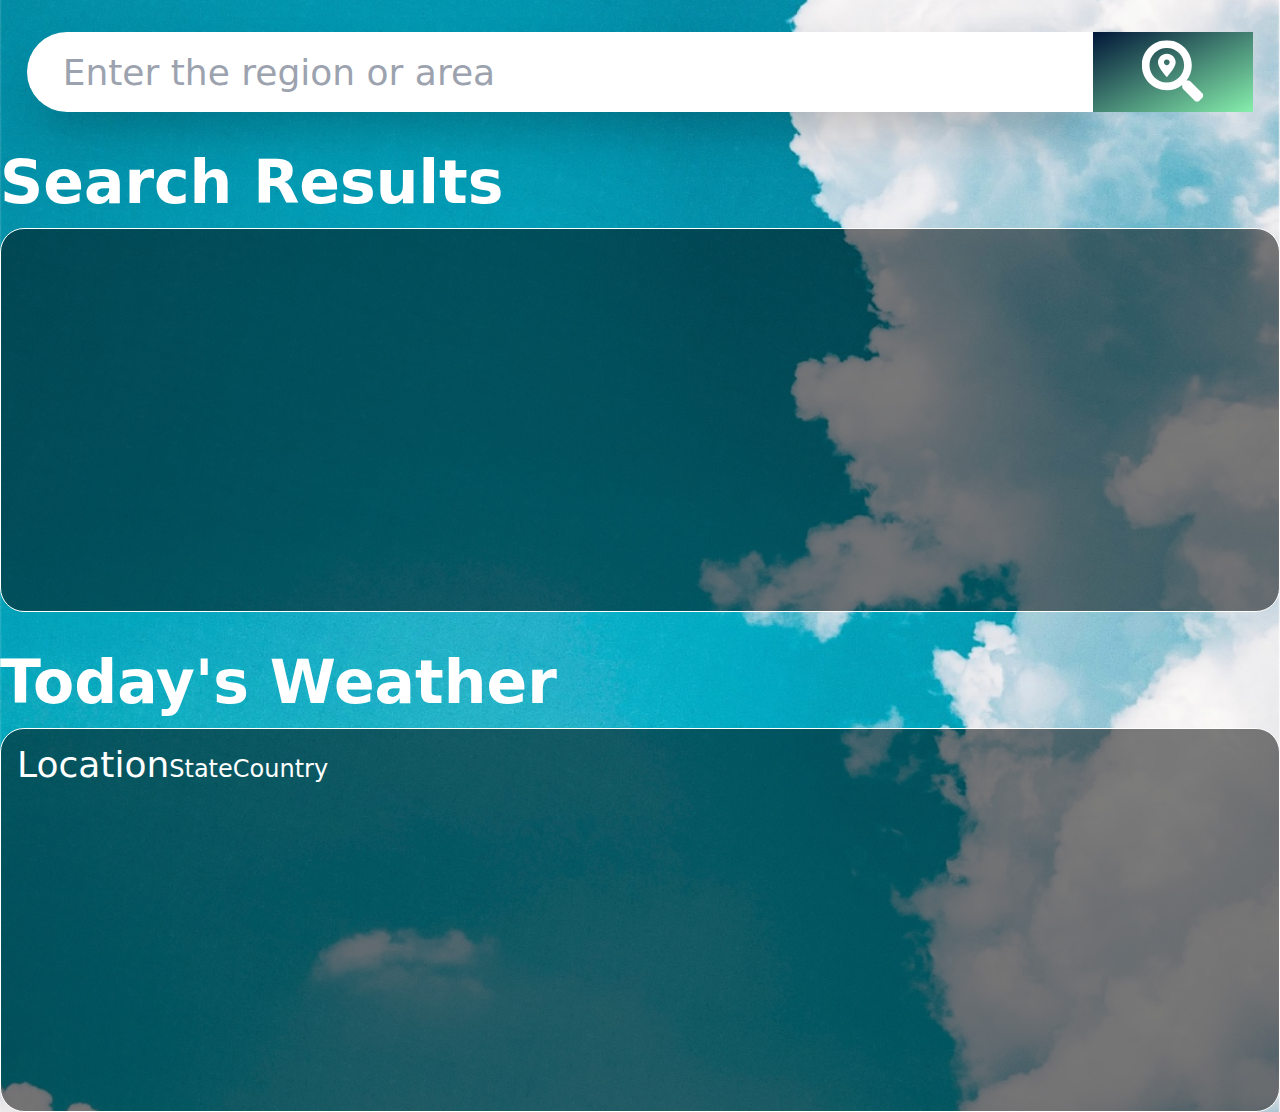
==== commit 2dc33cc1: "made the search button to get and display locations that match user input" ====
--- a/views/index.html
+++ b/views/index.html
@@ -6,10 +6,9 @@
     <title>Save Your Home | Home Page</title>
     <link rel="stylesheet" href="../assets/css/output.css">
     <link rel="icon" href="../assets/img/logo.svg">
-    <link rel="stylesheet" href="">
 </head>
-<body class="container relative w-screen h-fit bg-cover bg-center mx-auto" style="background-image: url('../assets/img/sky.png')">
-    <section class="relative z-50 w-full h-[45rem]">
+<body class="container relative w-screen h-fit bg-cover bg-center mx-auto" style="background-image: url('../assets/img/sky.png')" id="body">
+    <section class="hidden z-50 w-full h-[45rem]" id="entry">
         <header class="relative z-50 w-full md:h-28 flex items-center justify-between bg-gray-100 bg-opacity-50 backdrop-filter backdrop-blur-xl rounded-lg shadow-lg p-4 mt-4">
             <img src="../assets/img/logo.svg" alt="logo" width="110" height="60">
 
@@ -21,12 +20,14 @@
         </header>
 
         <section class="relative z-50 w-full h-fit p-4 mt-16">
-            <form action="#" class="w-full h-full flex items-center justify-center">
-                <input type="text" class="w-5/6 h-20 text-4xl p-4 focus:outline-green-400" placeholder="Enter the region or area">
-                <button class="flex items-center justify-center text-white h-[5rem] w-[10rem] bg-gradient-to-br from-oxford_blue to-green-300"><img src="../assets/img/search-location.svg" alt="search" class="w-16 h-16"></button>
+            <form  id="myForm" action="./index.html" method="POST" class="w-full h-full flex items-center justify-center">
+                <input type="text" name="place" class="w-5/6 h-20 text-4xl p-4 focus:outline-green-400" placeholder="Enter the region or area">
+                <button type="submit" id="search_btn">
+                    <div class="flex items-center justify-center text-white h-[5rem] w-[10rem] bg-gradient-to-br from-oxford_blue to-green-300"><img src="../assets/img/search-location.svg" alt="search" class="w-16 h-16"></div>
+                </button>
             </form>
     
-            <div class="w-full mt-16 h-fit grid grid-cols-3 gap-5">
+            <div class="empty_display w-full mt-16 h-fit grid grid-cols-3 gap-5">
                 <div class="rounded-3xl shadow-lg hover:shadow-none bg-white bg-opacity-50 w-full h-60 p-4 flex flex-col justify-around items-center">
                     <img src="../assets/img/Vector.svg" alt="cloud" class="w-28 h-28">
                     <p class="text-3xl font-semibold text-oxford_blue">Know today's weather</p>
@@ -50,10 +51,66 @@
                     future weather events and prepare for them.<br>It is also important for developing new technologies and strategies to reduce greenhouse gas 
                     emissions and slow down climate change.
                 </p>
-            </div>]
+            </div>
             <div></div>
         </div>
     </section>
 
+    <section class="w-full" id="main">
+        <form  id="myForm2" action="./index.html" method="POST" class="mt-8 w-full h-full flex items-center justify-center">
+            <input type="text" name="place2" class="rounded-l-full w-5/6 h-20 text-4xl p-4 pl-9 focus:outline-green-400 shadow-2xl" placeholder="Enter the region or area">
+            <button type="submit" id="search_btn">
+                <div class="flex items-center justify-center text-white h-[5rem] w-[10rem] bg-gradient-to-br from-oxford_blue to-green-300"><img src="../assets/img/search-location.svg" alt="search" class="w-16 h-16"></div>
+            </button>
+        </form>
+
+        <section class="mt-10 w-full h-fit">
+            <p class="text-6xl font-bold text-white mb-4 ">Search Results</p>
+            <div class="relative w-fit h-96 mx-auto bg-black bg-opacity-50 pt-0 p-4 border border-white rounded-3xl">
+                <div class="w-full h-full flex-col justify-around text-white font-medium px-4 pt-0" id="options">
+                    <!-- <div class="w-full h-1/5 flex items-end border-b border-white" id="first">
+                        <p class="text-4xl pr-8" id="place">Name</p>
+                        <p class="text-2xl pr-8" id="state">State</p>
+                        <p class="text-2xl pr-8" id="country">Country</p>
+                    </div>
+                    <div class="w-full h-1/5 flex items-end border-b border-white" id="second">
+                        <p class="text-4xl pr-8" id="place">Name</p>
+                        <p class="text-2xl pr-8" id="state">State</p>
+                        <p class="text-2xl pr-8" id="country">Country</p>
+                    </div>
+                    <div class="w-full h-1/5 flex items-end border-b border-white" id="third">
+                        <p class="text-4xl pr-8" id="place">Name</p>
+                        <p class="text-2xl pr-8" id="state">State</p>
+                        <p class="text-2xl pr-8" id="country">Country</p>
+                    </div>
+                    <div class="w-full h-1/5 flex items-end border-b border-white" id="fourth">
+                        <p class="text-4xl pr-8" id="place">Name</p>
+                        <p class="text-2xl pr-8" id="state">State</p>
+                        <p class="text-2xl pr-8" id="country">Country</p>
+                    </div>
+                    <div class="w-full h-1/5 flex items-end border-b border-white" id="fifth">
+                        <p class="text-4xl pr-8" id="place">Name</p>
+                        <p class="text-2xl pr-8" id="state">State</p>
+                        <p class="text-2xl pr-8" id="country">Country</p>
+                    </div> -->
+                </div>
+                
+            </div>
+        </section>
+
+        <section class="mt-10 w-full h-fit">
+            <p class="text-6xl font-bold text-white mb-4 ">Today's Weather</p>
+            <div class="relative w-full h-96 mx-auto bg-black bg-opacity-50 p-4 border border-white rounded-3xl">
+                <div class="w-1/5 h-fit flex items-end justify-between text-white font-medium">
+                    <p class="text-4xl" id="place">Location</p>
+                    <p class="text-2xl" id="state">State</p>
+                    <p class="text-2xl" id="country">Country</p>
+                </div>
+                
+            </div>
+        </section>
+
+    </section>
+    <script src="../API/search_loaction.js"></script>
 </body>
 </html>--- a/assets/css/output.css
+++ b/assets/css/output.css
@@ -32,32 +32,20 @@
   }
 }
 
-.absolute {
-  position: absolute;
+.fixed {
+  position: fixed;
 }
 
 .relative {
   position: relative;
 }
 
-.-top-\[26rem\] {
-  top: -26rem;
+.bottom-0 {
+  bottom: 0px;
 }
 
 .left-0 {
   left: 0px;
-}
-
-.top-0 {
-  top: 0px;
-}
-
-.bottom-0 {
-  bottom: 0px;
-}
-
-.z-10 {
-  z-index: 10;
 }
 
 .z-50 {
@@ -73,32 +61,32 @@
   margin-right: auto;
 }
 
-.mb-24 {
-  margin-bottom: 6rem;
+.mb-16 {
+  margin-bottom: 4rem;
+}
+
+.mt-16 {
+  margin-top: 4rem;
+}
+
+.mt-4 {
+  margin-top: 1rem;
+}
+
+.mt-8 {
+  margin-top: 2rem;
+}
+
+.mt-10 {
+  margin-top: 2.5rem;
 }
 
 .mb-4 {
   margin-bottom: 1rem;
 }
 
-.mt-10 {
-  margin-top: 2.5rem;
-}
-
-.mt-16 {
-  margin-top: 4rem;
-}
-
-.mt-4 {
-  margin-top: 1rem;
-}
-
 .mb-10 {
   margin-bottom: 2.5rem;
-}
-
-.mb-16 {
-  margin-bottom: 4rem;
 }
 
 .flex {
@@ -146,41 +134,33 @@
   height: 100%;
 }
 
-.h-52 {
-  height: 13rem;
-}
-
-.h-96 {
-  height: 24rem;
-}
-
-.h-72 {
-  height: 18rem;
-}
-
-.h-80 {
-  height: 20rem;
-}
-
-.h-\[18rem\] {
-  height: 18rem;
-}
-
-.h-\[19rem\] {
-  height: 19rem;
-}
-
-.h-40 {
-  height: 10rem;
-}
-
 .h-min {
   height: -moz-min-content;
   height: min-content;
 }
 
-.h-\[20rem\] {
-  height: 20rem;
+.h-44 {
+  height: 11rem;
+}
+
+.h-40 {
+  height: 10rem;
+}
+
+.h-48 {
+  height: 12rem;
+}
+
+.h-56 {
+  height: 14rem;
+}
+
+.h-96 {
+  height: 24rem;
+}
+
+.h-1\/5 {
+  height: 20%;
 }
 
 .h-\[25rem\] {
@@ -199,10 +179,6 @@
   width: 40%;
 }
 
-.w-2\/6 {
-  width: 33.333333%;
-}
-
 .w-28 {
   width: 7rem;
 }
@@ -227,64 +203,16 @@
   width: 100vw;
 }
 
-.w-fit {
-  width: -moz-fit-content;
-  width: fit-content;
-}
-
-.w-\[45rem\] {
-  width: 45rem;
-}
-
-.w-\[100rem\] {
-  width: 100rem;
-}
-
-.w-\[90rem\] {
-  width: 90rem;
-}
-
-.w-\[70rem\] {
-  width: 70rem;
-}
-
-.w-\[80rem\] {
-  width: 80rem;
-}
-
-.w-\[85rem\] {
-  width: 85rem;
-}
-
-.w-\[83rem\] {
-  width: 83rem;
-}
-
-.w-\[82rem\] {
-  width: 82rem;
-}
-
-.w-\[81rem\] {
-  width: 81rem;
-}
-
-.w-\[81\.5rem\] {
-  width: 81.5rem;
-}
-
-.rotate-90 {
-  --tw-rotate: 90deg;
-  transform: translate(var(--tw-translate-x), var(--tw-translate-y)) rotate(var(--tw-rotate)) skewX(var(--tw-skew-x)) skewY(var(--tw-skew-y)) scaleX(var(--tw-scale-x)) scaleY(var(--tw-scale-y));
-}
-
-.rotate-180 {
-  --tw-rotate: 180deg;
-  transform: translate(var(--tw-translate-x), var(--tw-translate-y)) rotate(var(--tw-rotate)) skewX(var(--tw-skew-x)) skewY(var(--tw-skew-y)) scaleX(var(--tw-scale-x)) scaleY(var(--tw-scale-y));
-}
-
-.-rotate-90 {
-  --tw-rotate: -90deg;
-  transform: translate(var(--tw-translate-x), var(--tw-translate-y)) rotate(var(--tw-rotate)) skewX(var(--tw-skew-x)) skewY(var(--tw-skew-y)) scaleX(var(--tw-scale-x)) scaleY(var(--tw-scale-y));
+.w-1\/3 {
+  width: 33.333333%;
+}
+
+.w-1\/6 {
+  width: 16.666667%;
+}
+
+.w-1\/5 {
+  width: 20%;
 }
 
 .grid-cols-3 {
@@ -307,8 +235,12 @@
   align-items: center;
 }
 
-.justify-end {
-  justify-content: flex-end;
+.items-stretch {
+  align-items: stretch;
+}
+
+.justify-start {
+  justify-content: flex-start;
 }
 
 .justify-center {
@@ -327,10 +259,6 @@
   gap: 1.25rem;
 }
 
-.overflow-hidden {
-  overflow: hidden;
-}
-
 .rounded-3xl {
   border-radius: 1.5rem;
 }
@@ -341,6 +269,38 @@
 
 .rounded-lg {
   border-radius: 0.5rem;
+}
+
+.rounded-l-2xl {
+  border-top-left-radius: 1rem;
+  border-bottom-left-radius: 1rem;
+}
+
+.rounded-l-full {
+  border-top-left-radius: 9999px;
+  border-bottom-left-radius: 9999px;
+}
+
+.rounded-l-3xl {
+  border-top-left-radius: 1.5rem;
+  border-bottom-left-radius: 1.5rem;
+}
+
+.border-2 {
+  border-width: 2px;
+}
+
+.border {
+  border-width: 1px;
+}
+
+.border-b {
+  border-bottom-width: 1px;
+}
+
+.border-white {
+  --tw-border-opacity: 1;
+  border-color: rgb(255 255 255 / var(--tw-border-opacity));
 }
 
 .bg-gray-100 {
@@ -348,11 +308,6 @@
   background-color: rgb(243 244 246 / var(--tw-bg-opacity));
 }
 
-.bg-sky-100 {
-  --tw-bg-opacity: 1;
-  background-color: rgb(224 242 254 / var(--tw-bg-opacity));
-}
-
 .bg-white {
   --tw-bg-opacity: 1;
   background-color: rgb(255 255 255 / var(--tw-bg-opacity));
@@ -363,41 +318,12 @@
   background-color: rgb(0 0 0 / var(--tw-bg-opacity));
 }
 
-.bg-\[\.\.\/assets\/img\/sky\.png\] {
-  background-color: ../assets/img/sky.png;
-}
-
-.bg-\[\'\.\.\/assets\/img\/sky\.png\'\] {
-  background-color: '../assets/img/sky.png';
-}
-
-.bg-blue-100 {
-  --tw-bg-opacity: 1;
-  background-color: rgb(219 234 254 / var(--tw-bg-opacity));
-}
-
 .bg-opacity-50 {
   --tw-bg-opacity: 0.5;
 }
 
 .bg-gradient-to-br {
   background-image: linear-gradient(to bottom right, var(--tw-gradient-stops));
-}
-
-.bg-\[url\(\'\.\.\\assets\\img\\sky\.png\'\)\] {
-  background-image: url('..\assets\img\sky.png');
-}
-
-.bg-\[url\(\'\.\.\/assets\/img\/sky\.png\'\)\] {
-  background-image: url('../assets/img/sky.png');
-}
-
-.bg-gradient-to-tr {
-  background-image: linear-gradient(to top right, var(--tw-gradient-stops));
-}
-
-.bg-gradient-to-r {
-  background-image: linear-gradient(to right, var(--tw-gradient-stops));
 }
 
 .from-oxford_blue {
@@ -406,70 +332,6 @@
   --tw-gradient-stops: var(--tw-gradient-from), var(--tw-gradient-to);
 }
 
-.from-sky-300 {
-  --tw-gradient-from: #7dd3fc var(--tw-gradient-from-position);
-  --tw-gradient-to: rgb(125 211 252 / 0) var(--tw-gradient-to-position);
-  --tw-gradient-stops: var(--tw-gradient-from), var(--tw-gradient-to);
-}
-
-.from-sky-500 {
-  --tw-gradient-from: #0ea5e9 var(--tw-gradient-from-position);
-  --tw-gradient-to: rgb(14 165 233 / 0) var(--tw-gradient-to-position);
-  --tw-gradient-stops: var(--tw-gradient-from), var(--tw-gradient-to);
-}
-
-.from-blue-500 {
-  --tw-gradient-from: #3b82f6 var(--tw-gradient-from-position);
-  --tw-gradient-to: rgb(59 130 246 / 0) var(--tw-gradient-to-position);
-  --tw-gradient-stops: var(--tw-gradient-from), var(--tw-gradient-to);
-}
-
-.via-charcoal {
-  --tw-gradient-to: rgb(54 65 86 / 0)  var(--tw-gradient-to-position);
-  --tw-gradient-stops: var(--tw-gradient-from), #364156 var(--tw-gradient-via-position), var(--tw-gradient-to);
-}
-
-.via-gray-200 {
-  --tw-gradient-to: rgb(229 231 235 / 0)  var(--tw-gradient-to-position);
-  --tw-gradient-stops: var(--tw-gradient-from), #e5e7eb var(--tw-gradient-via-position), var(--tw-gradient-to);
-}
-
-.via-lime-200 {
-  --tw-gradient-to: rgb(217 249 157 / 0)  var(--tw-gradient-to-position);
-  --tw-gradient-stops: var(--tw-gradient-from), #d9f99d var(--tw-gradient-via-position), var(--tw-gradient-to);
-}
-
-.via-green-200 {
-  --tw-gradient-to: rgb(187 247 208 / 0)  var(--tw-gradient-to-position);
-  --tw-gradient-stops: var(--tw-gradient-from), #bbf7d0 var(--tw-gradient-via-position), var(--tw-gradient-to);
-}
-
-.via-oxford_blue {
-  --tw-gradient-to: rgb(1 22 56 / 0)  var(--tw-gradient-to-position);
-  --tw-gradient-stops: var(--tw-gradient-from), #011638 var(--tw-gradient-via-position), var(--tw-gradient-to);
-}
-
-.via-white {
-  --tw-gradient-to: rgb(255 255 255 / 0)  var(--tw-gradient-to-position);
-  --tw-gradient-stops: var(--tw-gradient-from), #fff var(--tw-gradient-via-position), var(--tw-gradient-to);
-}
-
-.to-green_y {
-  --tw-gradient-to: #214e34 var(--tw-gradient-to-position);
-}
-
-.to-lime-300 {
-  --tw-gradient-to: #bef264 var(--tw-gradient-to-position);
-}
-
-.to-blue-200 {
-  --tw-gradient-to: #bfdbfe var(--tw-gradient-to-position);
-}
-
-.to-green-200 {
-  --tw-gradient-to: #bbf7d0 var(--tw-gradient-to-position);
-}
-
 .to-green-300 {
   --tw-gradient-to: #86efac var(--tw-gradient-to-position);
 }
@@ -504,8 +366,25 @@
   padding-bottom: 0.5rem;
 }
 
-.pl-10 {
-  padding-left: 2.5rem;
+.px-4 {
+  padding-left: 1rem;
+  padding-right: 1rem;
+}
+
+.pl-7 {
+  padding-left: 1.75rem;
+}
+
+.pl-9 {
+  padding-left: 2.25rem;
+}
+
+.pl-8 {
+  padding-left: 2rem;
+}
+
+.pr-8 {
+  padding-right: 2rem;
 }
 
 .font-righteous {
@@ -527,21 +406,26 @@
   line-height: 2.5rem;
 }
 
+.text-8xl {
+  font-size: 6rem;
+  line-height: 1;
+}
+
+.text-xl {
+  font-size: 1.25rem;
+  line-height: 1.75rem;
+}
+
+.text-lg {
+  font-size: 1.125rem;
+  line-height: 1.75rem;
+}
+
 .text-6xl {
   font-size: 3.75rem;
   line-height: 1;
 }
 
-.text-8xl {
-  font-size: 6rem;
-  line-height: 1;
-}
-
-.text-xl {
-  font-size: 1.25rem;
-  line-height: 1.75rem;
-}
-
 .font-bold {
   font-weight: 700;
 }
@@ -554,9 +438,8 @@
   font-weight: 600;
 }
 
-.text-black {
-  --tw-text-opacity: 1;
-  color: rgb(0 0 0 / var(--tw-text-opacity));
+.font-medium {
+  font-weight: 500;
 }
 
 .text-charcoal {
@@ -579,21 +462,9 @@
   color: rgb(255 255 255 / var(--tw-text-opacity));
 }
 
-.text-lime-200 {
+.text-sky-100 {
   --tw-text-opacity: 1;
-  color: rgb(217 249 157 / var(--tw-text-opacity));
-}
-
-.opacity-30 {
-  opacity: 0.3;
-}
-
-.opacity-95 {
-  opacity: 0.95;
-}
-
-.opacity-20 {
-  opacity: 0.2;
+  color: rgb(224 242 254 / var(--tw-text-opacity));
 }
 
 .shadow-lg {
@@ -602,9 +473,9 @@
   box-shadow: var(--tw-ring-offset-shadow, 0 0 #0000), var(--tw-ring-shadow, 0 0 #0000), var(--tw-shadow);
 }
 
-.shadow-xl {
-  --tw-shadow: 0 20px 25px -5px rgb(0 0 0 / 0.1), 0 8px 10px -6px rgb(0 0 0 / 0.1);
-  --tw-shadow-colored: 0 20px 25px -5px var(--tw-shadow-color), 0 8px 10px -6px var(--tw-shadow-color);
+.shadow-2xl {
+  --tw-shadow: 0 25px 50px -12px rgb(0 0 0 / 0.25);
+  --tw-shadow-colored: 0 25px 50px -12px var(--tw-shadow-color);
   box-shadow: var(--tw-ring-offset-shadow, 0 0 #0000), var(--tw-ring-shadow, 0 0 #0000), var(--tw-shadow);
 }
 
@@ -1163,12 +1034,6 @@
   color: rgb(219 234 254 / var(--tw-text-opacity));
 }
 
-.hover\:shadow-lg:hover {
-  --tw-shadow: 0 10px 15px -3px rgb(0 0 0 / 0.1), 0 4px 6px -4px rgb(0 0 0 / 0.1);
-  --tw-shadow-colored: 0 10px 15px -3px var(--tw-shadow-color), 0 4px 6px -4px var(--tw-shadow-color);
-  box-shadow: var(--tw-ring-offset-shadow, 0 0 #0000), var(--tw-ring-shadow, 0 0 #0000), var(--tw-shadow);
-}
-
 .hover\:shadow-none:hover {
   --tw-shadow: 0 0 #0000;
   --tw-shadow-colored: 0 0 #0000;
@@ -1187,12 +1052,4 @@
   .md\:h-28 {
     height: 7rem;
   }
-
-  .md\:w-\[81\.5rem\] {
-    width: 81.5rem;
-  }
-
-  .md\:w-full {
-    width: 100%;
-  }
 }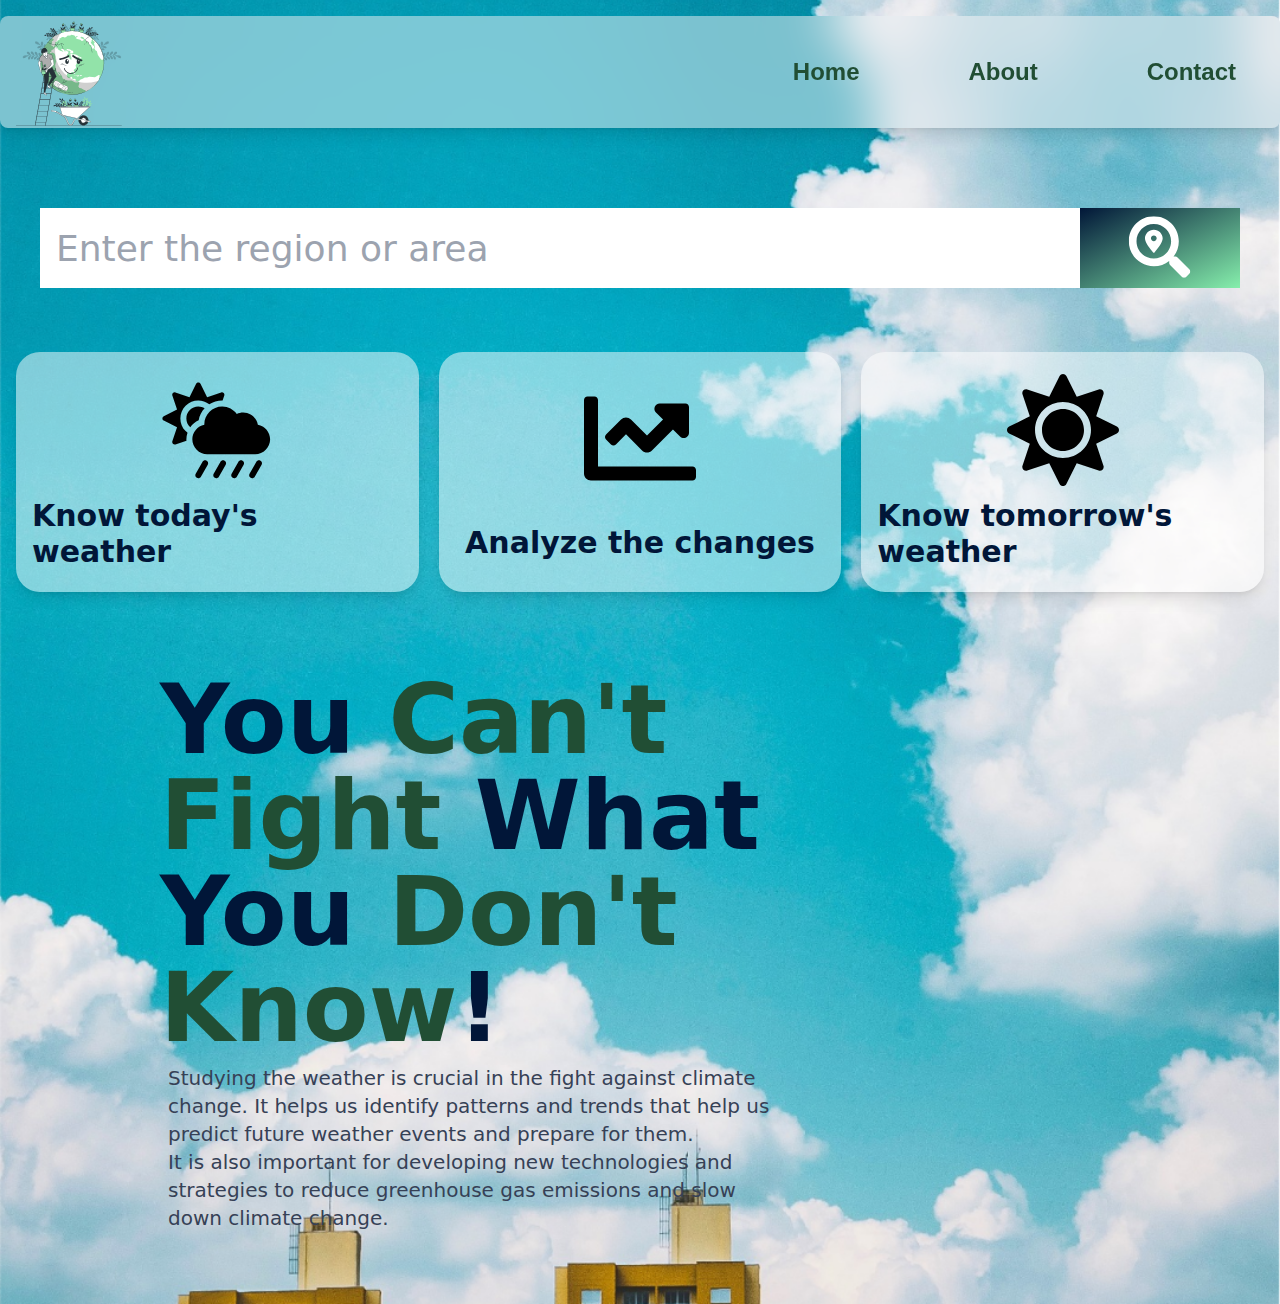
==== commit c0344f50: "created an env and gitignore file for my tokens" ====
--- a/views/index.html
+++ b/views/index.html
@@ -8,7 +8,7 @@
     <link rel="icon" href="../assets/img/logo.svg">
 </head>
 <body class="container relative w-screen h-fit bg-cover bg-center mx-auto" style="background-image: url('../assets/img/sky.png')" id="body">
-    <section class="hidden z-50 w-full h-[45rem]" id="entry">
+    <section class="relative z-50 w-full h-[45rem]" id="entry">
         <header class="relative z-50 w-full md:h-28 flex items-center justify-between bg-gray-100 bg-opacity-50 backdrop-filter backdrop-blur-xl rounded-lg shadow-lg p-4 mt-4">
             <img src="../assets/img/logo.svg" alt="logo" width="110" height="60">
 
@@ -56,7 +56,7 @@
         </div>
     </section>
 
-    <section class="w-full" id="main">
+    <section class="hidden w-full" id="main">
         <form  id="myForm2" action="./index.html" method="POST" class="mt-8 w-full h-full flex items-center justify-center">
             <input type="text" name="place2" class="rounded-l-full w-5/6 h-20 text-4xl p-4 pl-9 focus:outline-green-400 shadow-2xl" placeholder="Enter the region or area">
             <button type="submit" id="search_btn">
@@ -66,7 +66,7 @@
 
         <section class="mt-10 w-full h-fit">
             <p class="text-6xl font-bold text-white mb-4 ">Search Results</p>
-            <div class="relative w-fit h-96 mx-auto bg-black bg-opacity-50 pt-0 p-4 border border-white rounded-3xl">
+            <div class="relative w-full h-fit h-96 mx-auto bg-black bg-opacity-50 pt-0 p-4 border border-white rounded-3xl">
                 <div class="w-full h-full flex-col justify-around text-white font-medium px-4 pt-0" id="options">
                     <!-- <div class="w-full h-1/5 flex items-end border-b border-white" id="first">
                         <p class="text-4xl pr-8" id="place">Name</p>
--- a/assets/css/output.css
+++ b/assets/css/output.css
@@ -32,20 +32,8 @@
   }
 }
 
-.fixed {
-  position: fixed;
-}
-
 .relative {
   position: relative;
-}
-
-.bottom-0 {
-  bottom: 0px;
-}
-
-.left-0 {
-  left: 0px;
 }
 
 .z-50 {
@@ -65,6 +53,14 @@
   margin-bottom: 4rem;
 }
 
+.mb-4 {
+  margin-bottom: 1rem;
+}
+
+.mt-10 {
+  margin-top: 2.5rem;
+}
+
 .mt-16 {
   margin-top: 4rem;
 }
@@ -77,18 +73,6 @@
   margin-top: 2rem;
 }
 
-.mt-10 {
-  margin-top: 2.5rem;
-}
-
-.mb-4 {
-  margin-bottom: 1rem;
-}
-
-.mb-10 {
-  margin-bottom: 2.5rem;
-}
-
 .flex {
   display: flex;
 }
@@ -101,6 +85,10 @@
   display: none;
 }
 
+.h-1\/5 {
+  height: 20%;
+}
+
 .h-16 {
   height: 4rem;
 }
@@ -115,6 +103,10 @@
 
 .h-60 {
   height: 15rem;
+}
+
+.h-96 {
+  height: 24rem;
 }
 
 .h-\[45rem\] {
@@ -139,38 +131,14 @@
   height: min-content;
 }
 
-.h-44 {
-  height: 11rem;
-}
-
-.h-40 {
-  height: 10rem;
-}
-
-.h-48 {
-  height: 12rem;
-}
-
-.h-56 {
-  height: 14rem;
-}
-
-.h-96 {
-  height: 24rem;
-}
-
-.h-1\/5 {
-  height: 20%;
-}
-
-.h-\[25rem\] {
-  height: 25rem;
-}
-
 .w-1\/4 {
   width: 25%;
 }
 
+.w-1\/5 {
+  width: 20%;
+}
+
 .w-16 {
   width: 4rem;
 }
@@ -195,6 +163,11 @@
   width: 10rem;
 }
 
+.w-fit {
+  width: -moz-fit-content;
+  width: fit-content;
+}
+
 .w-full {
   width: 100%;
 }
@@ -203,18 +176,6 @@
   width: 100vw;
 }
 
-.w-1\/3 {
-  width: 33.333333%;
-}
-
-.w-1\/6 {
-  width: 16.666667%;
-}
-
-.w-1\/5 {
-  width: 20%;
-}
-
 .grid-cols-3 {
   grid-template-columns: repeat(3, minmax(0, 1fr));
 }
@@ -223,10 +184,6 @@
   flex-direction: column;
 }
 
-.items-start {
-  align-items: flex-start;
-}
-
 .items-end {
   align-items: flex-end;
 }
@@ -235,14 +192,6 @@
   align-items: center;
 }
 
-.items-stretch {
-  align-items: stretch;
-}
-
-.justify-start {
-  justify-content: flex-start;
-}
-
 .justify-center {
   justify-content: center;
 }
@@ -269,11 +218,6 @@
 
 .rounded-lg {
   border-radius: 0.5rem;
-}
-
-.rounded-l-2xl {
-  border-top-left-radius: 1rem;
-  border-bottom-left-radius: 1rem;
 }
 
 .rounded-l-full {
@@ -281,15 +225,6 @@
   border-bottom-left-radius: 9999px;
 }
 
-.rounded-l-3xl {
-  border-top-left-radius: 1.5rem;
-  border-bottom-left-radius: 1.5rem;
-}
-
-.border-2 {
-  border-width: 2px;
-}
-
 .border {
   border-width: 1px;
 }
@@ -303,6 +238,11 @@
   border-color: rgb(255 255 255 / var(--tw-border-opacity));
 }
 
+.bg-black {
+  --tw-bg-opacity: 1;
+  background-color: rgb(0 0 0 / var(--tw-bg-opacity));
+}
+
 .bg-gray-100 {
   --tw-bg-opacity: 1;
   background-color: rgb(243 244 246 / var(--tw-bg-opacity));
@@ -311,11 +251,6 @@
 .bg-white {
   --tw-bg-opacity: 1;
   background-color: rgb(255 255 255 / var(--tw-bg-opacity));
-}
-
-.bg-black {
-  --tw-bg-opacity: 1;
-  background-color: rgb(0 0 0 / var(--tw-bg-opacity));
 }
 
 .bg-opacity-50 {
@@ -356,6 +291,11 @@
   padding: 1rem;
 }
 
+.px-4 {
+  padding-left: 1rem;
+  padding-right: 1rem;
+}
+
 .px-7 {
   padding-left: 1.75rem;
   padding-right: 1.75rem;
@@ -366,25 +306,16 @@
   padding-bottom: 0.5rem;
 }
 
-.px-4 {
-  padding-left: 1rem;
-  padding-right: 1rem;
-}
-
-.pl-7 {
-  padding-left: 1.75rem;
-}
-
 .pl-9 {
   padding-left: 2.25rem;
 }
 
-.pl-8 {
-  padding-left: 2rem;
-}
-
 .pr-8 {
   padding-right: 2rem;
+}
+
+.pt-0 {
+  padding-top: 0px;
 }
 
 .font-righteous {
@@ -406,6 +337,11 @@
   line-height: 2.5rem;
 }
 
+.text-6xl {
+  font-size: 3.75rem;
+  line-height: 1;
+}
+
 .text-8xl {
   font-size: 6rem;
   line-height: 1;
@@ -416,30 +352,20 @@
   line-height: 1.75rem;
 }
 
-.text-lg {
-  font-size: 1.125rem;
-  line-height: 1.75rem;
-}
-
-.text-6xl {
-  font-size: 3.75rem;
-  line-height: 1;
-}
-
 .font-bold {
   font-weight: 700;
 }
 
+.font-medium {
+  font-weight: 500;
+}
+
 .font-normal {
   font-weight: 400;
 }
 
 .font-semibold {
   font-weight: 600;
-}
-
-.font-medium {
-  font-weight: 500;
 }
 
 .text-charcoal {
@@ -462,20 +388,15 @@
   color: rgb(255 255 255 / var(--tw-text-opacity));
 }
 
-.text-sky-100 {
-  --tw-text-opacity: 1;
-  color: rgb(224 242 254 / var(--tw-text-opacity));
+.shadow-2xl {
+  --tw-shadow: 0 25px 50px -12px rgb(0 0 0 / 0.25);
+  --tw-shadow-colored: 0 25px 50px -12px var(--tw-shadow-color);
+  box-shadow: var(--tw-ring-offset-shadow, 0 0 #0000), var(--tw-ring-shadow, 0 0 #0000), var(--tw-shadow);
 }
 
 .shadow-lg {
   --tw-shadow: 0 10px 15px -3px rgb(0 0 0 / 0.1), 0 4px 6px -4px rgb(0 0 0 / 0.1);
   --tw-shadow-colored: 0 10px 15px -3px var(--tw-shadow-color), 0 4px 6px -4px var(--tw-shadow-color);
-  box-shadow: var(--tw-ring-offset-shadow, 0 0 #0000), var(--tw-ring-shadow, 0 0 #0000), var(--tw-shadow);
-}
-
-.shadow-2xl {
-  --tw-shadow: 0 25px 50px -12px rgb(0 0 0 / 0.25);
-  --tw-shadow-colored: 0 25px 50px -12px var(--tw-shadow-color);
   box-shadow: var(--tw-ring-offset-shadow, 0 0 #0000), var(--tw-ring-shadow, 0 0 #0000), var(--tw-shadow);
 }
 
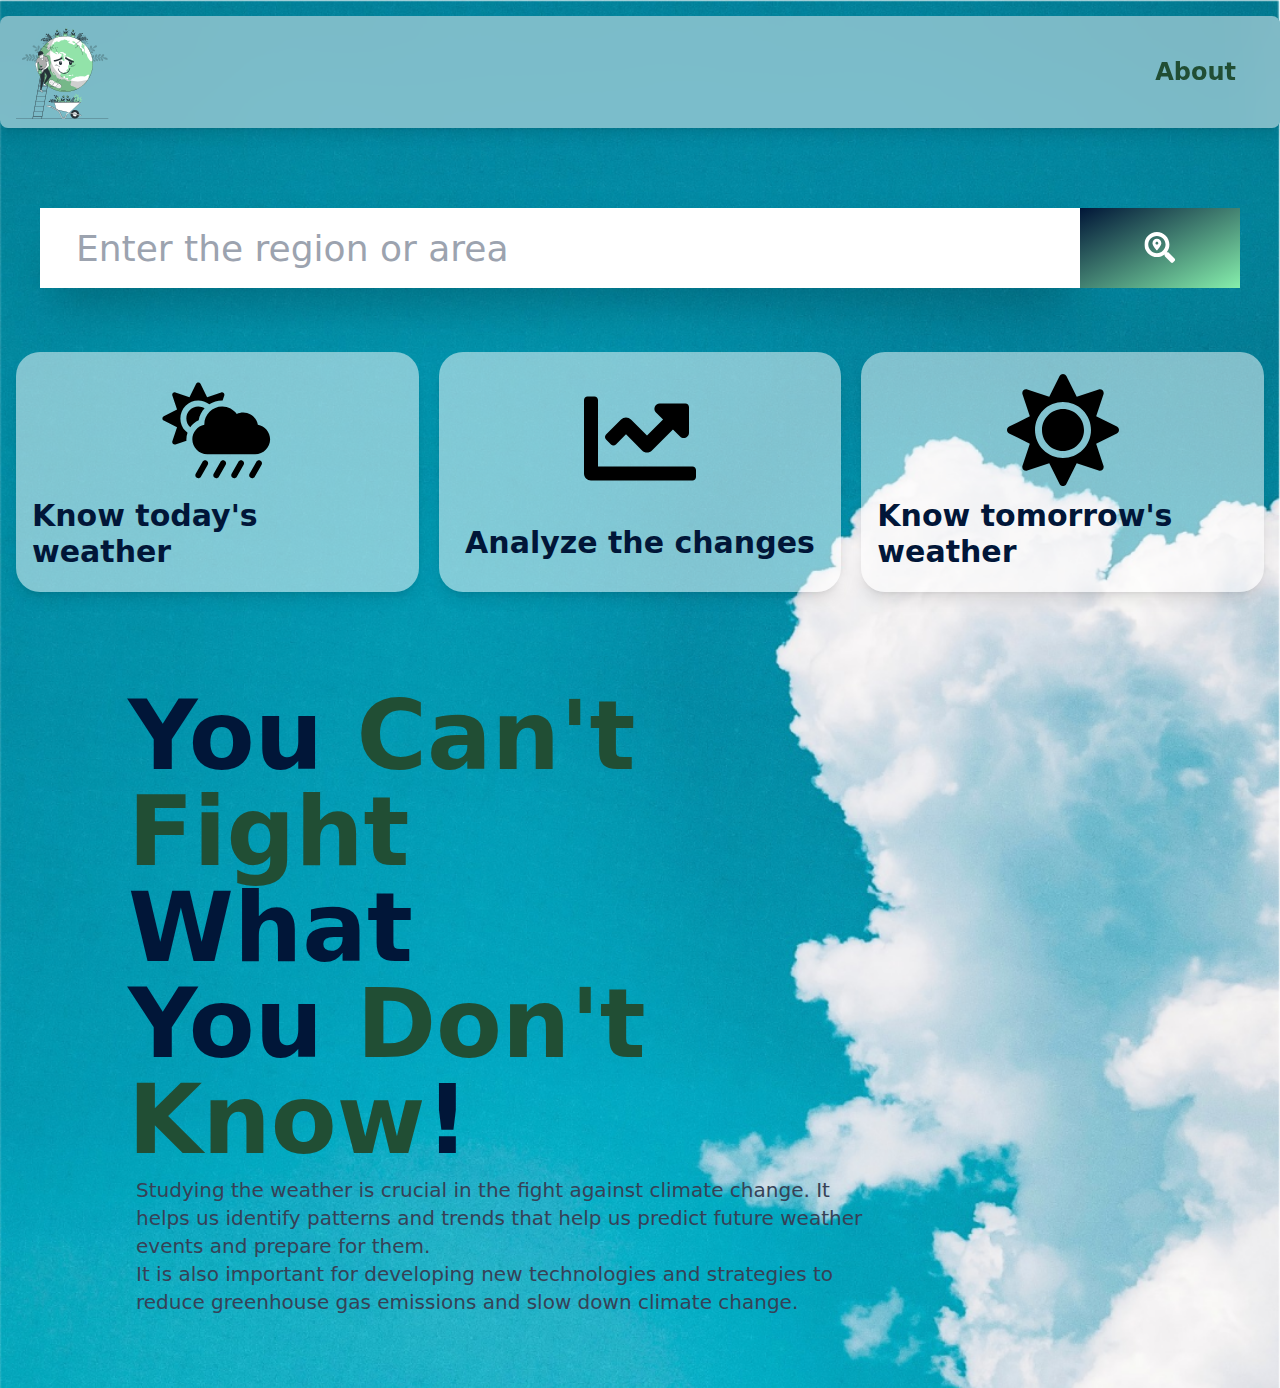
==== commit 22affe4e: "finished both the responsive and some functional aspect of the code" ====
--- a/views/index.html
+++ b/views/index.html
@@ -7,47 +7,45 @@
     <link rel="stylesheet" href="../assets/css/output.css">
     <link rel="icon" href="../assets/img/logo.svg">
 </head>
-<body class="container relative w-screen h-fit bg-cover bg-center mx-auto" style="background-image: url('../assets/img/sky.png')" id="body">
-    <section class="relative z-50 w-full h-[45rem]" id="entry">
+<body class="container pt-0 relative w-screen h-fit bg-cover mx-auto" style="background-image: url('../assets/img/sky.png')" id="body">
+    <section class="relative z-50 w-full h-[45rem] px-4 lg:px-0" id="entry">
         <header class="relative z-50 w-full md:h-28 flex items-center justify-between bg-gray-100 bg-opacity-50 backdrop-filter backdrop-blur-xl rounded-lg shadow-lg p-4 mt-4">
-            <img src="../assets/img/logo.svg" alt="logo" width="110" height="60">
+            <img src="../assets/img/logo.svg" alt="logo" class="w-16 h-16 md:w-24 md:h-24">
 
-            <ul class="nav w-2/5 h-full hidden md:flex items-center justify-between text-green_y text-2xl font-bold font-righteous">
-                <li><a href="./index.html" class="px-7 py-2 w-1/4 h-full hover:bg-green_y hover:text-blue-100 rounded-full">Home</a></li>
+            <ul class="nav w-fit h-fit text-green_y text-xl md:text-2xl font-bold font-righteous">
                 <li><a href="./about.html" class="px-7 py-2 w-1/4 h-full hover:bg-green_y hover:text-blue-100 rounded-full">About</a></li>
-                <li><a href="./contact.html" class="px-7 py-2 w-1/4 h-full hover:bg-green_y hover:text-blue-100 rounded-full">Contact</a></li>
             </ul>
         </header>
 
-        <section class="relative z-50 w-full h-fit p-4 mt-16">
-            <form  id="myForm" action="./index.html" method="POST" class="w-full h-full flex items-center justify-center">
-                <input type="text" name="place" class="w-5/6 h-20 text-4xl p-4 focus:outline-green-400" placeholder="Enter the region or area">
+        <section class="relative z-50 w-full h-fit p-4 mt-4 md:mt-16">
+            <form  id="myForm" action="" method="POST" class="w-full h-full flex items-center justify-center">
+                <input type="text" name="place" class="w-5/6 h-10 md:h-20 text-xl md:text-4xl p-4 pl-5 md:pl-9 focus:outline-green-400 shadow-2xl" placeholder="Enter the region or area">
                 <button type="submit" id="search_btn">
-                    <div class="flex items-center justify-center text-white h-[5rem] w-[10rem] bg-gradient-to-br from-oxford_blue to-green-300"><img src="../assets/img/search-location.svg" alt="search" class="w-16 h-16"></div>
+                    <div class="flex items-center justify-center text-white h-10 md:h-20 w-20 md:w-40 bg-gradient-to-br from-oxford_blue to-green-300"><img src="../assets/img/search-location.svg" alt="search" class="w-8 h-8"></div>
                 </button>
             </form>
     
-            <div class="empty_display w-full mt-16 h-fit grid grid-cols-3 gap-5">
-                <div class="rounded-3xl shadow-lg hover:shadow-none bg-white bg-opacity-50 w-full h-60 p-4 flex flex-col justify-around items-center">
-                    <img src="../assets/img/Vector.svg" alt="cloud" class="w-28 h-28">
-                    <p class="text-3xl font-semibold text-oxford_blue">Know today's weather</p>
+            <div class="empty_display w-full mt-8 md:mt-16 h-fit flex flex-col justify-between items-center md:grid md:grid-cols-3 md:gap-5">
+                <div class="rounded-3xl shadow-lg hover:shadow-none bg-white bg-opacity-50 w-full h-30 md:h-60 p-4 mb-4 flex flex-col justify-around items-center">
+                    <img src="../assets/img/Vector.svg" alt="cloud" class="h-14 w-14 md:w-28 md:h-28">
+                    <p class="text-xl md:text-3xl font-semibold text-oxford_blue">Know today's weather</p>
                 </div>
-                <div class="rounded-3xl shadow-lg hover:shadow-none bg-white bg-opacity-50 w-full h-60 p-4 flex flex-col justify-around items-center">
-                    <img src="../assets/img/graph.svg" alt="cloud" class="w-28 h-28">
-                    <p class="text-3xl font-semibold text-oxford_blue">Analyze the changes</p>
+                <div class="rounded-3xl shadow-lg hover:shadow-none bg-white bg-opacity-50 w-full h-30 md:h-60 p-4 mb-4 flex flex-col justify-around items-center">
+                    <img src="../assets/img/graph.svg" alt="cloud" class="h-14 w-14 md:w-28 md:h-28">
+                    <p class="text-xl md:text-3xl font-semibold text-oxford_blue">Analyze the changes</p>
                 </div>
-                <div class="rounded-3xl shadow-lg hover:shadow-none bg-white bg-opacity-50 w-full h-60 p-4 flex flex-col justify-around items-center">
-                    <img src="../assets/img/sun.svg" alt="cloud" class="w-28 h-28">
-                    <p class="text-3xl font-semibold text-oxford_blue">Know tomorrow's weather</p>
+                <div class="rounded-3xl shadow-lg hover:shadow-none bg-white bg-opacity-50 w-full h-30 md:h-60 p-4 mb-4 flex flex-col justify-around items-center">
+                    <img src="../assets/img/sun.svg" alt="cloud" class="h-14 w-14 md:w-28 md:h-28">
+                    <p class="text-xl md:text-3xl font-semibold text-oxford_blue">Know tomorrow's weather</p>
                 </div>
     
             </div>
         </section>
 
         <div class="relative z-50 mt-16 flex items-center justify-around w-full h-min">
-            <div class="p-0 m-0 w-3/6 mb-16">
-                <h1 class="text-oxford_blue text-8xl font-bold">You <span class="text-green_y">Can't Fight</span>  What <br> You <span class="text-green_y">Don't Know</span>!</h1>
-                <p class="text-xl text-charcoal font-normal p-2">Studying the weather is crucial in the fight against climate change. It helps us identify patterns and trends that help us predict 
+            <div class="p-0 m-0 w-full md:w-[60%] mb-8 md:mb-16">
+                <h1 class="text-oxford_blue text-center md:text-left text-4xl md:text-8xl font-bold">You <span class="text-green_y">Can't Fight</span> <br> What <br> You <span class="text-green_y">Don't Know</span>!</h1>
+                <p class="text-md md:text-xl text-charcoal font-normal p-2">Studying the weather is crucial in the fight against climate change. It helps us identify patterns and trends that help us predict 
                     future weather events and prepare for them.<br>It is also important for developing new technologies and strategies to reduce greenhouse gas 
                     emissions and slow down climate change.
                 </p>
@@ -56,61 +54,63 @@
         </div>
     </section>
 
-    <section class="hidden w-full" id="main">
+    <section class="hidden w-full px-4 lg:px-0" id="main">
         <form  id="myForm2" action="./index.html" method="POST" class="mt-8 w-full h-full flex items-center justify-center">
-            <input type="text" name="place2" class="rounded-l-full w-5/6 h-20 text-4xl p-4 pl-9 focus:outline-green-400 shadow-2xl" placeholder="Enter the region or area">
+            <input type="text" name="place2" class="rounded-l-full w-5/6 h-10 md:h-20 text-xl md:text-4xl p-4 pl-5 md:pl-9 focus:outline-green-400 shadow-2xl" placeholder="Enter the region or area">
             <button type="submit" id="search_btn">
-                <div class="flex items-center justify-center text-white h-[5rem] w-[10rem] bg-gradient-to-br from-oxford_blue to-green-300"><img src="../assets/img/search-location.svg" alt="search" class="w-16 h-16"></div>
+                <div class="flex items-center justify-center text-white h-10 md:h-20 w-20 md:w-40 bg-gradient-to-br from-oxford_blue to-green-300"><img src="../assets/img/search-location.svg" alt="search" class="w-8 h-8 md:w-16 md:h-16"></div>
             </button>
         </form>
 
-        <section class="mt-10 w-full h-fit">
-            <p class="text-6xl font-bold text-white mb-4 ">Search Results</p>
-            <div class="relative w-full h-fit h-96 mx-auto bg-black bg-opacity-50 pt-0 p-4 border border-white rounded-3xl">
-                <div class="w-full h-full flex-col justify-around text-white font-medium px-4 pt-0" id="options">
-                    <!-- <div class="w-full h-1/5 flex items-end border-b border-white" id="first">
-                        <p class="text-4xl pr-8" id="place">Name</p>
-                        <p class="text-2xl pr-8" id="state">State</p>
-                        <p class="text-2xl pr-8" id="country">Country</p>
-                    </div>
-                    <div class="w-full h-1/5 flex items-end border-b border-white" id="second">
-                        <p class="text-4xl pr-8" id="place">Name</p>
-                        <p class="text-2xl pr-8" id="state">State</p>
-                        <p class="text-2xl pr-8" id="country">Country</p>
-                    </div>
-                    <div class="w-full h-1/5 flex items-end border-b border-white" id="third">
-                        <p class="text-4xl pr-8" id="place">Name</p>
-                        <p class="text-2xl pr-8" id="state">State</p>
-                        <p class="text-2xl pr-8" id="country">Country</p>
-                    </div>
-                    <div class="w-full h-1/5 flex items-end border-b border-white" id="fourth">
-                        <p class="text-4xl pr-8" id="place">Name</p>
-                        <p class="text-2xl pr-8" id="state">State</p>
-                        <p class="text-2xl pr-8" id="country">Country</p>
-                    </div>
-                    <div class="w-full h-1/5 flex items-end border-b border-white" id="fifth">
-                        <p class="text-4xl pr-8" id="place">Name</p>
-                        <p class="text-2xl pr-8" id="state">State</p>
-                        <p class="text-2xl pr-8" id="country">Country</p>
-                    </div> -->
+        <section class="mt-5 md:mt-10 w-full h-fit">
+            <p class="text-3xl md:text-6xl font-bold text-white" id="output">Search Results</p>
+            <p class="text-md font-medium  mb-4 text-white">Select the location for which weather information</p>
+            <div class="relative w-full md:w-1/2 h-fit bg-white shadow-xl bg-opacity-50 pt-0 p-4 border border-green-200 rounded-3xl">
+                <div class="w-full h-full flex-col justify-around  font-medium px-4 pt-0 hover:cursor-pointer" id="options">
+                    <!-- Dynamic content -->
                 </div>
                 
             </div>
         </section>
 
-        <section class="mt-10 w-full h-fit">
-            <p class="text-6xl font-bold text-white mb-4 ">Today's Weather</p>
-            <div class="relative w-full h-96 mx-auto bg-black bg-opacity-50 p-4 border border-white rounded-3xl">
-                <div class="w-1/5 h-fit flex items-end justify-between text-white font-medium">
-                    <p class="text-4xl" id="place">Location</p>
-                    <p class="text-2xl" id="state">State</p>
-                    <p class="text-2xl" id="country">Country</p>
+        <section class="mt-10 w-full h-fit mb-8">
+            <div class="text-xl md:text-4xl font-bold text-white mb-4 flex items-center justify-between">
+                <p class="w-1/2">Today's Weather</p>
+                <p class="hidden md:block w-1/2">Weather Forecast</p>
+            </div>
+            <div class="relative w-full h-fit mx-auto bg-black bg-opacity-50 p-4 border border-white rounded-3xl" id="black_box">
+                <div class="w-full md:w-2/4 h-fit flex items-end justify-between bg-oxford_blue p-4 rounded-3xl shadow-sky-200 shadow-sm text-white font-medium" id="location">
+                    <p class="text-xl md:text-4xl" id="place">Location</p>
+                    <p class="text-lg md:text-2xl" id="state">State</p>
+                    <p class="text-lg md:text-2xl" id="country">Country</p>
                 </div>
-                
+                <div class="w-full h-full mt-4 flex flex-col items-center justify-between md:grid md:grid-cols-3 md:gap-5">
+                    <div class="w-full h-full p-2 md:border-r md:border-white">
+                        <div class="w-full h-32 flex justify-between items-center bg-white bg-opacity-80 rounded-lg p-4 mb-8">
+                            <img src="../assets/img/sun.svg" alt="weather icon" class="h-full w-fit" id="img_w">
+                            <div class="w-[80%] h-full flex flex-col justify-around" id="location-data">
+                                <!-- Dynamic content -->
+                            </div>
+                        </div>
+                        <div class="w-full h-32 flex justify-between items-center bg-white bg-opacity-80 rounded-lg p-4">
+                            <div class="w-full h-full" id="location_data2">
+                               <!-- Dynamic content -->
+                            </div>
+                        </div>
+                    </div>
+
+                    <div class="md:hidden w-full px-4 text-white text-lg font-semibold">
+                        <p class="">Weather Forecast</p>
+                    </div>
+                    <div class="w-full h-full p-4 col-span-2 flex items-center justify-between overflow-x-scroll" id="forecast">
+                        <!-- Dynamic content -->
+                    </div>
+                   
+                </div>
             </div>
         </section>
 
     </section>
-    <script src="../API/search_loaction.js"></script>
+    <script type="module" src="../API/search_loaction.js"></script>
 </body>
 </html>--- a/assets/css/output.css
+++ b/assets/css/output.css
@@ -40,6 +40,10 @@
   z-index: 50;
 }
 
+.col-span-2 {
+  grid-column: span 2 / span 2;
+}
+
 .m-0 {
   margin: 0px;
 }
@@ -49,6 +53,10 @@
   margin-right: auto;
 }
 
+.mb-1 {
+  margin-bottom: 0.25rem;
+}
+
 .mb-16 {
   margin-bottom: 4rem;
 }
@@ -57,6 +65,22 @@
   margin-bottom: 1rem;
 }
 
+.mb-8 {
+  margin-bottom: 2rem;
+}
+
+.mr-2 {
+  margin-right: 0.5rem;
+}
+
+.mr-3 {
+  margin-right: 0.75rem;
+}
+
+.mr-4 {
+  margin-right: 1rem;
+}
+
 .mt-10 {
   margin-top: 2.5rem;
 }
@@ -69,10 +93,18 @@
   margin-top: 1rem;
 }
 
+.mt-5 {
+  margin-top: 1.25rem;
+}
+
 .mt-8 {
   margin-top: 2rem;
 }
 
+.mb-2 {
+  margin-bottom: 0.5rem;
+}
+
 .flex {
   display: flex;
 }
@@ -89,6 +121,10 @@
   height: 20%;
 }
 
+.h-10 {
+  height: 2.5rem;
+}
+
 .h-16 {
   height: 4rem;
 }
@@ -101,12 +137,16 @@
   height: 7rem;
 }
 
+.h-32 {
+  height: 8rem;
+}
+
 .h-60 {
   height: 15rem;
 }
 
-.h-96 {
-  height: 24rem;
+.h-8 {
+  height: 2rem;
 }
 
 .h-\[45rem\] {
@@ -131,14 +171,34 @@
   height: min-content;
 }
 
+.h-4 {
+  height: 1rem;
+}
+
+.h-5 {
+  height: 1.25rem;
+}
+
+.h-24 {
+  height: 6rem;
+}
+
+.h-12 {
+  height: 3rem;
+}
+
+.h-14 {
+  height: 3.5rem;
+}
+
+.w-1\/2 {
+  width: 50%;
+}
+
 .w-1\/4 {
   width: 25%;
 }
 
-.w-1\/5 {
-  width: 20%;
-}
-
 .w-16 {
   width: 4rem;
 }
@@ -147,6 +207,10 @@
   width: 40%;
 }
 
+.w-20 {
+  width: 5rem;
+}
+
 .w-28 {
   width: 7rem;
 }
@@ -155,12 +219,28 @@
   width: 50%;
 }
 
+.w-44 {
+  width: 11rem;
+}
+
 .w-5\/6 {
   width: 83.333333%;
 }
 
+.w-52 {
+  width: 13rem;
+}
+
+.w-8 {
+  width: 2rem;
+}
+
 .w-\[10rem\] {
   width: 10rem;
+}
+
+.w-\[80\%\] {
+  width: 80%;
 }
 
 .w-fit {
@@ -176,6 +256,26 @@
   width: 100vw;
 }
 
+.w-4 {
+  width: 1rem;
+}
+
+.w-32 {
+  width: 8rem;
+}
+
+.w-24 {
+  width: 6rem;
+}
+
+.w-12 {
+  width: 3rem;
+}
+
+.w-14 {
+  width: 3.5rem;
+}
+
 .grid-cols-3 {
   grid-template-columns: repeat(3, minmax(0, 1fr));
 }
@@ -206,6 +306,10 @@
 
 .gap-5 {
   gap: 1.25rem;
+}
+
+.overflow-x-scroll {
+  overflow-x: scroll;
 }
 
 .rounded-3xl {
@@ -233,6 +337,11 @@
   border-bottom-width: 1px;
 }
 
+.border-green-200 {
+  --tw-border-opacity: 1;
+  border-color: rgb(187 247 208 / var(--tw-border-opacity));
+}
+
 .border-white {
   --tw-border-opacity: 1;
   border-color: rgb(255 255 255 / var(--tw-border-opacity));
@@ -248,13 +357,26 @@
   background-color: rgb(243 244 246 / var(--tw-bg-opacity));
 }
 
+.bg-oxford_blue {
+  --tw-bg-opacity: 1;
+  background-color: rgb(1 22 56 / var(--tw-bg-opacity));
+}
+
 .bg-white {
   --tw-bg-opacity: 1;
   background-color: rgb(255 255 255 / var(--tw-bg-opacity));
 }
 
+.bg-opacity-40 {
+  --tw-bg-opacity: 0.4;
+}
+
 .bg-opacity-50 {
   --tw-bg-opacity: 0.5;
+}
+
+.bg-opacity-80 {
+  --tw-bg-opacity: 0.8;
 }
 
 .bg-gradient-to-br {
@@ -275,8 +397,16 @@
   background-size: cover;
 }
 
+.bg-contain {
+  background-size: contain;
+}
+
 .bg-center {
   background-position: center;
+}
+
+.bg-no-repeat {
+  background-repeat: no-repeat;
 }
 
 .p-0 {
@@ -306,8 +436,8 @@
   padding-bottom: 0.5rem;
 }
 
-.pl-9 {
-  padding-left: 2.25rem;
+.pl-5 {
+  padding-left: 1.25rem;
 }
 
 .pr-8 {
@@ -318,8 +448,8 @@
   padding-top: 0px;
 }
 
-.font-righteous {
-  font-family: Righteous-Regular, sans-serif;
+.text-center {
+  text-align: center;
 }
 
 .text-2xl {
@@ -337,14 +467,14 @@
   line-height: 2.5rem;
 }
 
-.text-6xl {
-  font-size: 3.75rem;
-  line-height: 1;
-}
-
 .text-8xl {
   font-size: 6rem;
   line-height: 1;
+}
+
+.text-lg {
+  font-size: 1.125rem;
+  line-height: 1.75rem;
 }
 
 .text-xl {
@@ -398,6 +528,23 @@
   --tw-shadow: 0 10px 15px -3px rgb(0 0 0 / 0.1), 0 4px 6px -4px rgb(0 0 0 / 0.1);
   --tw-shadow-colored: 0 10px 15px -3px var(--tw-shadow-color), 0 4px 6px -4px var(--tw-shadow-color);
   box-shadow: var(--tw-ring-offset-shadow, 0 0 #0000), var(--tw-ring-shadow, 0 0 #0000), var(--tw-shadow);
+}
+
+.shadow-sm {
+  --tw-shadow: 0 1px 2px 0 rgb(0 0 0 / 0.05);
+  --tw-shadow-colored: 0 1px 2px 0 var(--tw-shadow-color);
+  box-shadow: var(--tw-ring-offset-shadow, 0 0 #0000), var(--tw-ring-shadow, 0 0 #0000), var(--tw-shadow);
+}
+
+.shadow-xl {
+  --tw-shadow: 0 20px 25px -5px rgb(0 0 0 / 0.1), 0 8px 10px -6px rgb(0 0 0 / 0.1);
+  --tw-shadow-colored: 0 20px 25px -5px var(--tw-shadow-color), 0 8px 10px -6px var(--tw-shadow-color);
+  box-shadow: var(--tw-ring-offset-shadow, 0 0 #0000), var(--tw-ring-shadow, 0 0 #0000), var(--tw-shadow);
+}
+
+.shadow-sky-200 {
+  --tw-shadow-color: #bae6fd;
+  --tw-shadow: var(--tw-shadow-colored);
 }
 
 .backdrop-blur-xl {
@@ -945,6 +1092,10 @@
   src: url('../fonts/Quicksand/Quicksand-VariableFont_wght.ttf');
 }
 
+.hover\:cursor-pointer:hover {
+  cursor: pointer;
+}
+
 .hover\:bg-green_y:hover {
   --tw-bg-opacity: 1;
   background-color: rgb(33 78 52 / var(--tw-bg-opacity));
@@ -966,11 +1117,182 @@
 }
 
 @media (min-width: 768px) {
+  .md\:mr-0 {
+    margin-right: 0px;
+  }
+
+  .md\:mt-10 {
+    margin-top: 2.5rem;
+  }
+
+  .md\:mt-16 {
+    margin-top: 4rem;
+  }
+
+  .md\:mb-16 {
+    margin-bottom: 4rem;
+  }
+
+  .md\:block {
+    display: block;
+  }
+
   .md\:flex {
     display: flex;
   }
 
+  .md\:grid {
+    display: grid;
+  }
+
+  .md\:hidden {
+    display: none;
+  }
+
+  .md\:h-16 {
+    height: 4rem;
+  }
+
+  .md\:h-20 {
+    height: 5rem;
+  }
+
   .md\:h-28 {
     height: 7rem;
   }
+
+  .md\:h-8 {
+    height: 2rem;
+  }
+
+  .md\:h-24 {
+    height: 6rem;
+  }
+
+  .md\:h-60 {
+    height: 15rem;
+  }
+
+  .md\:w-1\/2 {
+    width: 50%;
+  }
+
+  .md\:w-16 {
+    width: 4rem;
+  }
+
+  .md\:w-2\/4 {
+    width: 50%;
+  }
+
+  .md\:w-40 {
+    width: 10rem;
+  }
+
+  .md\:w-44 {
+    width: 11rem;
+  }
+
+  .md\:w-48 {
+    width: 12rem;
+  }
+
+  .md\:w-8 {
+    width: 2rem;
+  }
+
+  .md\:w-24 {
+    width: 6rem;
+  }
+
+  .md\:w-28 {
+    width: 7rem;
+  }
+
+  .md\:w-3\/6 {
+    width: 50%;
+  }
+
+  .md\:w-fit {
+    width: -moz-fit-content;
+    width: fit-content;
+  }
+
+  .md\:w-3\/4 {
+    width: 75%;
+  }
+
+  .md\:w-\[60\%\] {
+    width: 60%;
+  }
+
+  .md\:grid-cols-3 {
+    grid-template-columns: repeat(3, minmax(0, 1fr));
+  }
+
+  .md\:gap-5 {
+    gap: 1.25rem;
+  }
+
+  .md\:border-r {
+    border-right-width: 1px;
+  }
+
+  .md\:border-white {
+    --tw-border-opacity: 1;
+    border-color: rgb(255 255 255 / var(--tw-border-opacity));
+  }
+
+  .md\:bg-cover {
+    background-size: cover;
+  }
+
+  .md\:bg-contain {
+    background-size: contain;
+  }
+
+  .md\:pl-9 {
+    padding-left: 2.25rem;
+  }
+
+  .md\:text-left {
+    text-align: left;
+  }
+
+  .md\:text-2xl {
+    font-size: 1.5rem;
+    line-height: 2rem;
+  }
+
+  .md\:text-4xl {
+    font-size: 2.25rem;
+    line-height: 2.5rem;
+  }
+
+  .md\:text-6xl {
+    font-size: 3.75rem;
+    line-height: 1;
+  }
+
+  .md\:text-xl {
+    font-size: 1.25rem;
+    line-height: 1.75rem;
+  }
+
+  .md\:text-3xl {
+    font-size: 1.875rem;
+    line-height: 2.25rem;
+  }
+
+  .md\:text-8xl {
+    font-size: 6rem;
+    line-height: 1;
+  }
+}
+
+@media (min-width: 1024px) {
+  .lg\:px-0 {
+    padding-left: 0px;
+    padding-right: 0px;
+  }
 }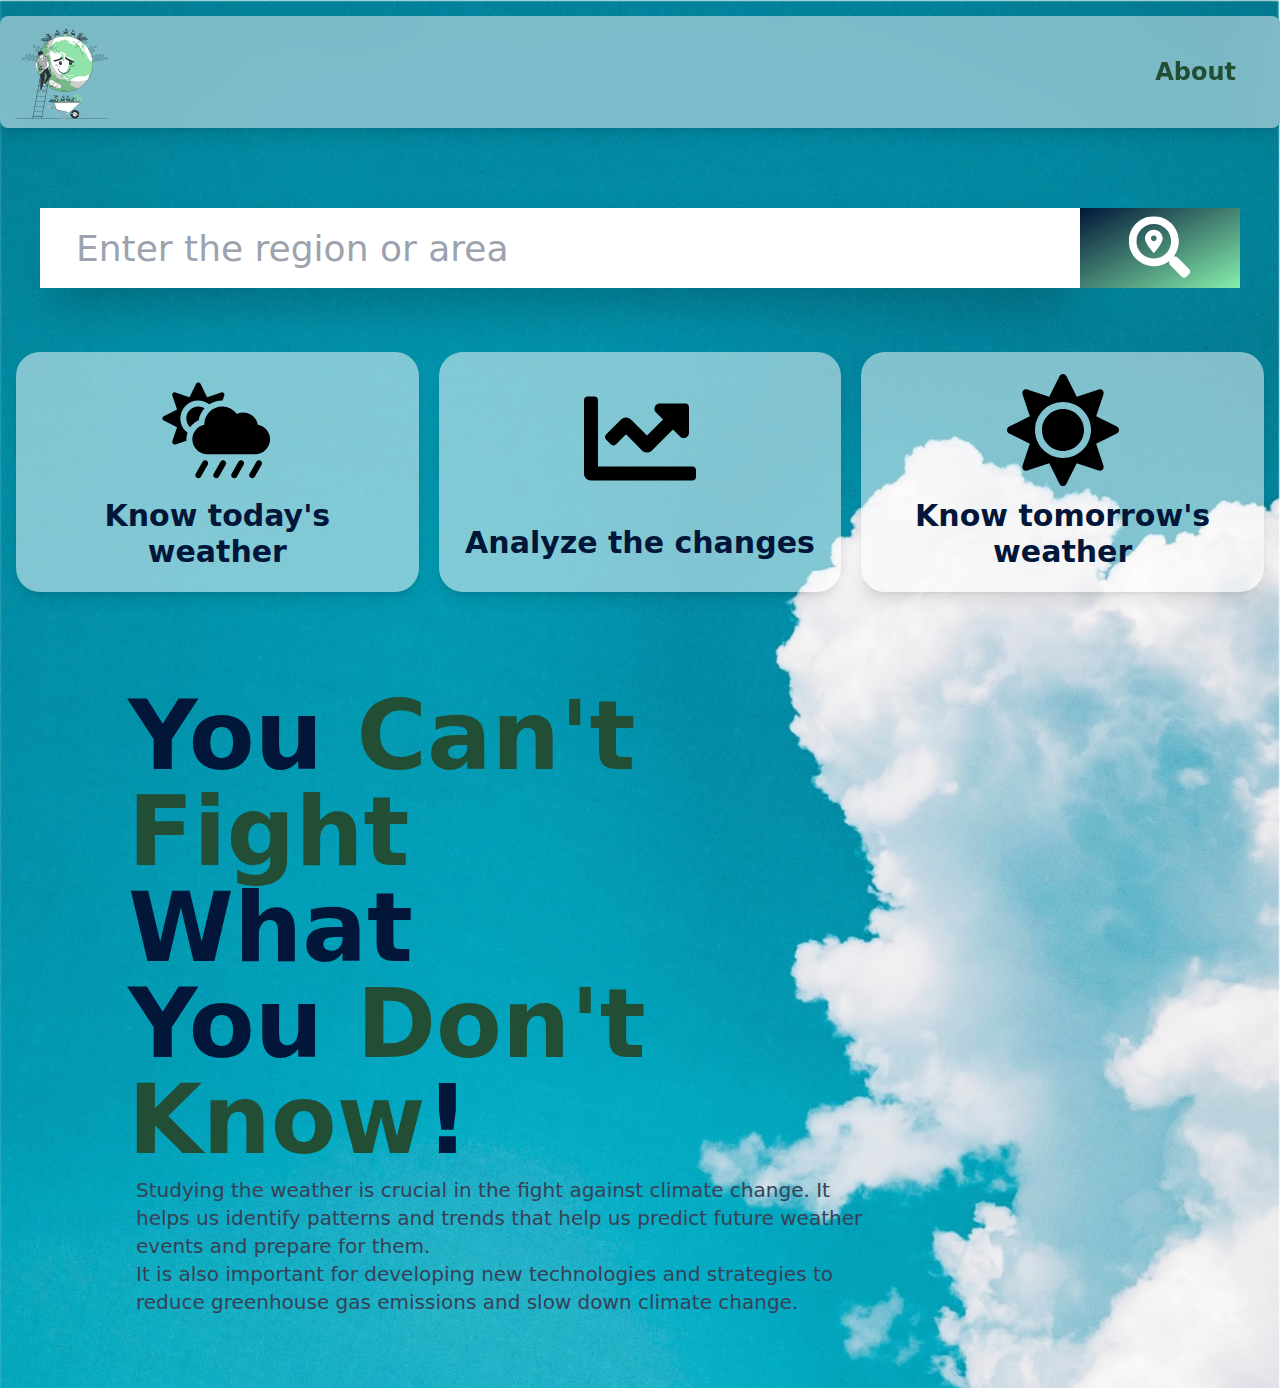
==== commit baf9e534: "hid my keys and completed the entire project" ====
--- a/views/index.html
+++ b/views/index.html
@@ -21,22 +21,22 @@
             <form  id="myForm" action="" method="POST" class="w-full h-full flex items-center justify-center">
                 <input type="text" name="place" class="w-5/6 h-10 md:h-20 text-xl md:text-4xl p-4 pl-5 md:pl-9 focus:outline-green-400 shadow-2xl" placeholder="Enter the region or area">
                 <button type="submit" id="search_btn">
-                    <div class="flex items-center justify-center text-white h-10 md:h-20 w-20 md:w-40 bg-gradient-to-br from-oxford_blue to-green-300"><img src="../assets/img/search-location.svg" alt="search" class="w-8 h-8"></div>
+                    <div class="flex items-center justify-center text-white h-10 md:h-20 w-20 md:w-40 bg-gradient-to-br from-oxford_blue to-green-300"><img src="../assets/img/search-location.svg" alt="search" class="w-8 h-8 md:h-16 md:w-16"></div>
                 </button>
             </form>
     
             <div class="empty_display w-full mt-8 md:mt-16 h-fit flex flex-col justify-between items-center md:grid md:grid-cols-3 md:gap-5">
                 <div class="rounded-3xl shadow-lg hover:shadow-none bg-white bg-opacity-50 w-full h-30 md:h-60 p-4 mb-4 flex flex-col justify-around items-center">
                     <img src="../assets/img/Vector.svg" alt="cloud" class="h-14 w-14 md:w-28 md:h-28">
-                    <p class="text-xl md:text-3xl font-semibold text-oxford_blue">Know today's weather</p>
+                    <p class="text-xl md:text-3xl font-semibold text-center text-oxford_blue">Know today's weather</p>
                 </div>
                 <div class="rounded-3xl shadow-lg hover:shadow-none bg-white bg-opacity-50 w-full h-30 md:h-60 p-4 mb-4 flex flex-col justify-around items-center">
                     <img src="../assets/img/graph.svg" alt="cloud" class="h-14 w-14 md:w-28 md:h-28">
-                    <p class="text-xl md:text-3xl font-semibold text-oxford_blue">Analyze the changes</p>
+                    <p class="text-xl md:text-3xl font-semibold text-center text-oxford_blue">Analyze the changes</p>
                 </div>
                 <div class="rounded-3xl shadow-lg hover:shadow-none bg-white bg-opacity-50 w-full h-30 md:h-60 p-4 mb-4 flex flex-col justify-around items-center">
                     <img src="../assets/img/sun.svg" alt="cloud" class="h-14 w-14 md:w-28 md:h-28">
-                    <p class="text-xl md:text-3xl font-semibold text-oxford_blue">Know tomorrow's weather</p>
+                    <p class="text-xl md:text-3xl font-semibold text-center text-oxford_blue">Know tomorrow's weather</p>
                 </div>
     
             </div>
@@ -45,7 +45,7 @@
         <div class="relative z-50 mt-16 flex items-center justify-around w-full h-min">
             <div class="p-0 m-0 w-full md:w-[60%] mb-8 md:mb-16">
                 <h1 class="text-oxford_blue text-center md:text-left text-4xl md:text-8xl font-bold">You <span class="text-green_y">Can't Fight</span> <br> What <br> You <span class="text-green_y">Don't Know</span>!</h1>
-                <p class="text-md md:text-xl text-charcoal font-normal p-2">Studying the weather is crucial in the fight against climate change. It helps us identify patterns and trends that help us predict 
+                <p class="text-md md:text-4xl lg:text-xl text-charcoal md:text-black lg:text-charcoal font-normal md:font-bold lg:font-normal p-2">Studying the weather is crucial in the fight against climate change. It helps us identify patterns and trends that help us predict 
                     future weather events and prepare for them.<br>It is also important for developing new technologies and strategies to reduce greenhouse gas 
                     emissions and slow down climate change.
                 </p>
--- a/assets/css/output.css
+++ b/assets/css/output.css
@@ -57,8 +57,8 @@
   margin-bottom: 0.25rem;
 }
 
-.mb-16 {
-  margin-bottom: 4rem;
+.mb-2 {
+  margin-bottom: 0.5rem;
 }
 
 .mb-4 {
@@ -101,18 +101,10 @@
   margin-top: 2rem;
 }
 
-.mb-2 {
-  margin-bottom: 0.5rem;
-}
-
 .flex {
   display: flex;
 }
 
-.grid {
-  display: grid;
-}
-
 .hidden {
   display: none;
 }
@@ -125,36 +117,24 @@
   height: 2.5rem;
 }
 
+.h-14 {
+  height: 3.5rem;
+}
+
 .h-16 {
   height: 4rem;
 }
 
-.h-20 {
-  height: 5rem;
-}
-
-.h-28 {
-  height: 7rem;
-}
-
 .h-32 {
   height: 8rem;
 }
 
-.h-60 {
-  height: 15rem;
-}
-
 .h-8 {
   height: 2rem;
 }
 
 .h-\[45rem\] {
   height: 45rem;
-}
-
-.h-\[5rem\] {
-  height: 5rem;
 }
 
 .h-fit {
@@ -171,26 +151,6 @@
   height: min-content;
 }
 
-.h-4 {
-  height: 1rem;
-}
-
-.h-5 {
-  height: 1.25rem;
-}
-
-.h-24 {
-  height: 6rem;
-}
-
-.h-12 {
-  height: 3rem;
-}
-
-.h-14 {
-  height: 3.5rem;
-}
-
 .w-1\/2 {
   width: 50%;
 }
@@ -199,30 +159,18 @@
   width: 25%;
 }
 
+.w-14 {
+  width: 3.5rem;
+}
+
 .w-16 {
   width: 4rem;
 }
 
-.w-2\/5 {
-  width: 40%;
-}
-
 .w-20 {
   width: 5rem;
 }
 
-.w-28 {
-  width: 7rem;
-}
-
-.w-3\/6 {
-  width: 50%;
-}
-
-.w-44 {
-  width: 11rem;
-}
-
 .w-5\/6 {
   width: 83.333333%;
 }
@@ -233,10 +181,6 @@
 
 .w-8 {
   width: 2rem;
-}
-
-.w-\[10rem\] {
-  width: 10rem;
 }
 
 .w-\[80\%\] {
@@ -256,30 +200,6 @@
   width: 100vw;
 }
 
-.w-4 {
-  width: 1rem;
-}
-
-.w-32 {
-  width: 8rem;
-}
-
-.w-24 {
-  width: 6rem;
-}
-
-.w-12 {
-  width: 3rem;
-}
-
-.w-14 {
-  width: 3.5rem;
-}
-
-.grid-cols-3 {
-  grid-template-columns: repeat(3, minmax(0, 1fr));
-}
-
 .flex-col {
   flex-direction: column;
 }
@@ -302,10 +222,6 @@
 
 .justify-around {
   justify-content: space-around;
-}
-
-.gap-5 {
-  gap: 1.25rem;
 }
 
 .overflow-x-scroll {
@@ -365,10 +281,6 @@
 .bg-white {
   --tw-bg-opacity: 1;
   background-color: rgb(255 255 255 / var(--tw-bg-opacity));
-}
-
-.bg-opacity-40 {
-  --tw-bg-opacity: 0.4;
 }
 
 .bg-opacity-50 {
@@ -397,18 +309,6 @@
   background-size: cover;
 }
 
-.bg-contain {
-  background-size: contain;
-}
-
-.bg-center {
-  background-position: center;
-}
-
-.bg-no-repeat {
-  background-repeat: no-repeat;
-}
-
 .p-0 {
   padding: 0px;
 }
@@ -465,11 +365,6 @@
 .text-4xl {
   font-size: 2.25rem;
   line-height: 2.5rem;
-}
-
-.text-8xl {
-  font-size: 6rem;
-  line-height: 1;
 }
 
 .text-lg {
@@ -1106,6 +1001,11 @@
   color: rgb(219 234 254 / var(--tw-text-opacity));
 }
 
+.hover\:text-white:hover {
+  --tw-text-opacity: 1;
+  color: rgb(255 255 255 / var(--tw-text-opacity));
+}
+
 .hover\:shadow-none:hover {
   --tw-shadow: 0 0 #0000;
   --tw-shadow-colored: 0 0 #0000;
@@ -1117,6 +1017,10 @@
 }
 
 @media (min-width: 768px) {
+  .md\:mb-16 {
+    margin-bottom: 4rem;
+  }
+
   .md\:mr-0 {
     margin-right: 0px;
   }
@@ -1129,18 +1033,10 @@
     margin-top: 4rem;
   }
 
-  .md\:mb-16 {
-    margin-bottom: 4rem;
-  }
-
   .md\:block {
     display: block;
   }
 
-  .md\:flex {
-    display: flex;
-  }
-
   .md\:grid {
     display: grid;
   }
@@ -1157,18 +1053,14 @@
     height: 5rem;
   }
 
+  .md\:h-24 {
+    height: 6rem;
+  }
+
   .md\:h-28 {
     height: 7rem;
   }
 
-  .md\:h-8 {
-    height: 2rem;
-  }
-
-  .md\:h-24 {
-    height: 6rem;
-  }
-
   .md\:h-60 {
     height: 15rem;
   }
@@ -1185,6 +1077,14 @@
     width: 50%;
   }
 
+  .md\:w-24 {
+    width: 6rem;
+  }
+
+  .md\:w-28 {
+    width: 7rem;
+  }
+
   .md\:w-40 {
     width: 10rem;
   }
@@ -1195,31 +1095,6 @@
 
   .md\:w-48 {
     width: 12rem;
-  }
-
-  .md\:w-8 {
-    width: 2rem;
-  }
-
-  .md\:w-24 {
-    width: 6rem;
-  }
-
-  .md\:w-28 {
-    width: 7rem;
-  }
-
-  .md\:w-3\/6 {
-    width: 50%;
-  }
-
-  .md\:w-fit {
-    width: -moz-fit-content;
-    width: fit-content;
-  }
-
-  .md\:w-3\/4 {
-    width: 75%;
   }
 
   .md\:w-\[60\%\] {
@@ -1243,14 +1118,6 @@
     border-color: rgb(255 255 255 / var(--tw-border-opacity));
   }
 
-  .md\:bg-cover {
-    background-size: cover;
-  }
-
-  .md\:bg-contain {
-    background-size: contain;
-  }
-
   .md\:pl-9 {
     padding-left: 2.25rem;
   }
@@ -1264,6 +1131,11 @@
     line-height: 2rem;
   }
 
+  .md\:text-3xl {
+    font-size: 1.875rem;
+    line-height: 2.25rem;
+  }
+
   .md\:text-4xl {
     font-size: 2.25rem;
     line-height: 2.5rem;
@@ -1274,19 +1146,47 @@
     line-height: 1;
   }
 
+  .md\:text-8xl {
+    font-size: 6rem;
+    line-height: 1;
+  }
+
   .md\:text-xl {
     font-size: 1.25rem;
     line-height: 1.75rem;
   }
 
-  .md\:text-3xl {
-    font-size: 1.875rem;
-    line-height: 2.25rem;
-  }
-
-  .md\:text-8xl {
-    font-size: 6rem;
-    line-height: 1;
+  .md\:font-medium {
+    font-weight: 500;
+  }
+
+  .md\:font-bold {
+    font-weight: 700;
+  }
+
+  .md\:text-black {
+    --tw-text-opacity: 1;
+    color: rgb(0 0 0 / var(--tw-text-opacity));
+  }
+
+  .md\:text-green-950 {
+    --tw-text-opacity: 1;
+    color: rgb(5 46 22 / var(--tw-text-opacity));
+  }
+
+  .md\:text-charcoal {
+    --tw-text-opacity: 1;
+    color: rgb(54 65 86 / var(--tw-text-opacity));
+  }
+
+  .md\:text-white {
+    --tw-text-opacity: 1;
+    color: rgb(255 255 255 / var(--tw-text-opacity));
+  }
+
+  .md\:text-oxford_blue {
+    --tw-text-opacity: 1;
+    color: rgb(1 22 56 / var(--tw-text-opacity));
   }
 }
 
@@ -1295,4 +1195,18 @@
     padding-left: 0px;
     padding-right: 0px;
   }
+
+  .lg\:text-xl {
+    font-size: 1.25rem;
+    line-height: 1.75rem;
+  }
+
+  .lg\:font-normal {
+    font-weight: 400;
+  }
+
+  .lg\:text-charcoal {
+    --tw-text-opacity: 1;
+    color: rgb(54 65 86 / var(--tw-text-opacity));
+  }
 }